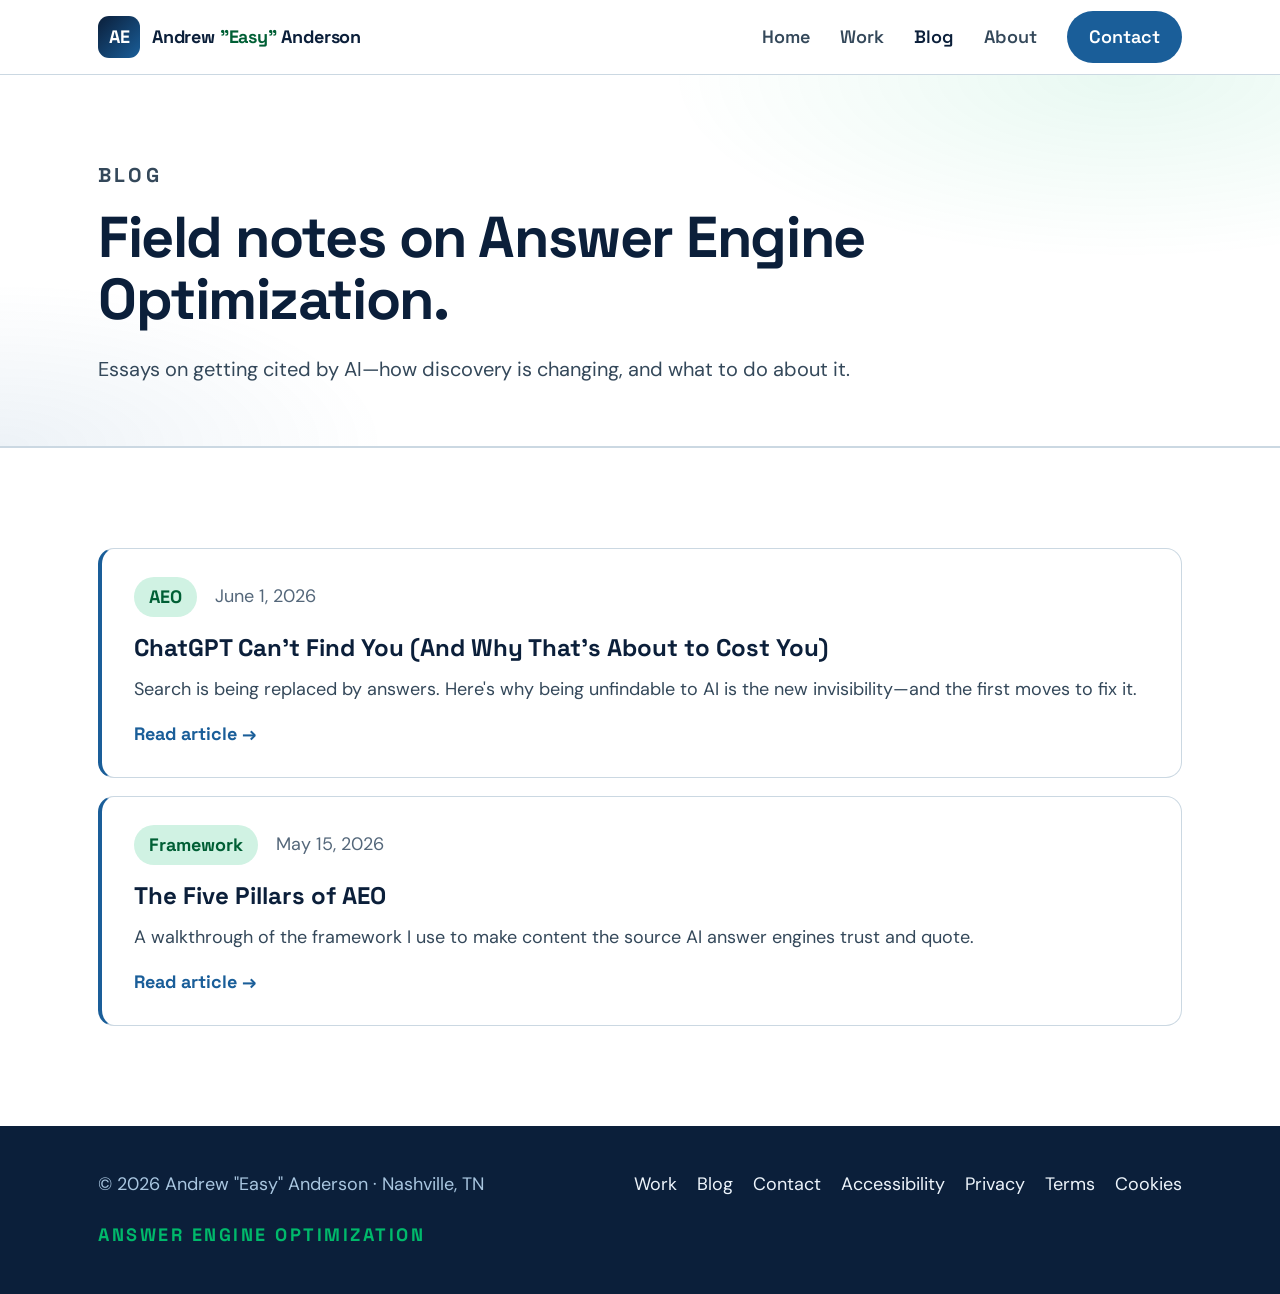
==== blog/index.html @ cc8f95ce "update 1 decent design" ====
<!DOCTYPE html>
<html lang="en">
<head>
  <meta charset="UTF-8" />
  <meta name="viewport" content="width=device-width, initial-scale=1.0" />

  <title>Blog — Andrew "Easy" Anderson | Answer Engine Optimization</title>
  <meta name="description" content="Essays and field notes on Answer Engine Optimization (AEO) from Andrew &quot;Easy&quot; Anderson&mdash;how to get cited by ChatGPT, Claude, Perplexity, and Google AI Overviews." />
  <link rel="canonical" href="https://andreweasyandereson.com/blog/" />

  <link rel="preconnect" href="https://fonts.googleapis.com" />
  <link rel="preconnect" href="https://fonts.gstatic.com" crossorigin />
  <link href="https://fonts.googleapis.com/css2?family=Space+Grotesk:wght@400;600;700&family=DM+Sans:wght@400;500;700&display=swap" rel="stylesheet" />
  <link rel="stylesheet" href="../assets/css/style.css" />
</head>

<body>
  <a class="skip-link" href="#main">Skip to content</a>

  <header class="site-header">
    <div class="container header-inner">
      <a class="brand" href="../index.html">
        <span class="brand-mark" aria-hidden="true">AE</span>
        <span class="brand-name">Andrew <span class="nickname">"Easy"</span> Anderson</span>
      </a>
      <nav class="site-nav" aria-label="Primary">
        <a href="../index.html">Home</a>
        <a href="../work.html">Work</a>
        <a href="index.html" aria-current="page">Blog</a>
        <a href="../index.html#about">About</a>
        <a class="nav-cta" href="../contact.html">Contact</a>
      </nav>
    </div>
  </header>

  <main id="main">

    <section class="page-hero">
      <div class="container">
        <p class="eyebrow">Blog</p>
        <h1>Field notes on Answer Engine Optimization.</h1>
        <p>Essays on getting cited by AI&mdash;how discovery is changing, and what to do about it.</p>
      </div>
    </section>

    <section class="section">
      <div class="container">
        <div class="post-list">

          <a class="post-card" href="chatgpt-cant-find-you.html">
            <div class="post-meta">
              <span class="pill">AEO</span>
              <time datetime="2026-06-01">June 1, 2026</time>
            </div>
            <h2>ChatGPT Can't Find You (And Why That's About to Cost You)</h2>
            <p>Search is being replaced by answers. Here's why being unfindable to AI is the new invisibility&mdash;and the first moves to fix it.</p>
            <span class="read-more">Read article &rarr;</span>
          </a>

          <a class="post-card" href="five-pillars-of-aeo.html">
            <div class="post-meta">
              <span class="pill">Framework</span>
              <time datetime="2026-05-15">May 15, 2026</time>
            </div>
            <h2>The Five Pillars of AEO</h2>
            <p>A walkthrough of the framework I use to make content the source AI answer engines trust and quote.</p>
            <span class="read-more">Read article &rarr;</span>
          </a>

        </div>
      </div>
    </section>

  </main>

  <footer class="site-footer">
    <div class="container footer-inner">
      <span>&copy; <span id="year">2026</span> Andrew "Easy" Anderson &middot; Nashville, TN</span>
      <nav class="footer-nav" aria-label="Footer">
        <a href="../work.html">Work</a>
        <a href="index.html">Blog</a>
        <a href="../contact.html">Contact</a>
        <a href="../accessibility.html">Accessibility</a>
        <a href="../privacy-policy.html">Privacy</a>
        <a href="../terms.html">Terms</a>
        <a href="../cookie-policy.html">Cookies</a>
      </nav>
      <span class="footer-tag">Answer Engine Optimization</span>
    </div>
  </footer>

  <script>document.getElementById("year").textContent = new Date().getFullYear();</script>
</body>
</html>
---- assets/css/style.css ----
/* =========================================================
   andreweasyandereson.com — shared stylesheet
   Andrew "Easy" Anderson — I build the complete digital machine

   Rules enforced (non-negotiable):
   - Greens (#005F35, #00B96B) and blues (#0B1F3A, #1A5E99) only
   - NO italics anywhere
   - Minimum 18px font size everywhere — no exceptions
   - WCAG 2.2 AA: 4.5:1 normal text, 3:1 large text / UI / graphics
   - Mobile first, responsive
   ========================================================= */

/* ---------- Design tokens ---------- */
:root {
  /* Blues */
  --navy:        #0B1F3A;  /* primary text / dark sections — on white: 16.5:1 */
  --blue:        #1A5E99;  /* links, buttons               — on white:  5.6:1 */
  --blue-mid:    #155080;  /* hover darken                 — on white:  7.4:1 */
  --blue-light:  #D6E8F7;  /* tint surface */
  --blue-xlight: #EDF4FB;  /* alt bg */

  /* Greens */
  --green-dark:  #005F35;  /* text accents, eyebrows       — on white:  9.9:1 */
  --green:       #00B96B;  /* large/decorative only        — on white:  2.3:1 */
  --green-light: #D0F2E3;  /* tint surface */
  --green-xlight:#E8F8F1;  /* alt bg */

  /* Neutrals */
  --ink:    #0B1F3A;       /* = navy, primary body text */
  --slate:  #34485A;       /* body copy on white           — on white:  9.0:1 */
  --mid:    #54677A;       /* captions / meta on white     — on white:  5.6:1 */
  --line:   #CBD8E2;
  --bg:     #FFFFFF;
  --bg-alt: #F3F7FA;
  --white:  #FFFFFF;

  /* On-dark text */
  --on-dark:     #EDF4FB;  /* on navy                      — on #0B1F3A: 15.2:1 */
  --on-dark-mid: #A9C6E0;  /* muted on navy                — on #0B1F3A:  8.0:1 */

  --max:    1140px;
  --radius: 16px;
  --ease:   cubic-bezier(0.22, 1, 0.36, 1);

  --font-display: "Space Grotesk", "Segoe UI", system-ui, sans-serif;
  --font-body:    "DM Sans", "Segoe UI", system-ui, sans-serif;
}

/* ---------- Reset ---------- */
*, *::before, *::after { box-sizing: border-box; margin: 0; padding: 0; }

html { scroll-behavior: smooth; }

body {
  background: var(--bg);
  color: var(--ink);
  font-family: var(--font-body);
  font-size: 18px;            /* hard minimum */
  line-height: 1.65;
  -webkit-font-smoothing: antialiased;
  text-rendering: optimizeLegibility;
}

/* No italics anywhere */
em, i, cite, address, var, dfn, blockquote, q { font-style: normal; }

img { max-width: 100%; display: block; }

a {
  color: var(--blue);
  text-decoration: underline;
  text-underline-offset: 3px;
  text-decoration-thickness: 1px;
  transition: color 0.18s var(--ease);
}
a:hover { color: var(--blue-mid); }

::selection { background: var(--green-light); color: var(--navy); }

/* ---------- Utilities ---------- */
.container {
  width: 100%;
  max-width: var(--max);
  margin-inline: auto;
  padding-inline: 28px;
}

.section {
  padding: 100px 0;
  border-top: 1px solid var(--line);
}
.section-alt { background: var(--bg-alt); }
.section--flush { border-top: 0; }

.section-eyebrow,
.eyebrow {
  display: block;
  font-family: var(--font-display);
  font-size: 18px;
  font-weight: 700;
  letter-spacing: 0.16em;
  text-transform: uppercase;
  color: var(--green-dark);
  margin-bottom: 14px;
}

.section-title {
  font-family: var(--font-display);
  font-size: clamp(2rem, 4vw, 3rem);
  font-weight: 700;
  line-height: 1.1;
  letter-spacing: -0.02em;
  color: var(--navy);
  margin-bottom: 0.5em;
}

.section-lede {
  font-size: 1.25rem;        /* 20px */
  color: var(--slate);
  max-width: 60ch;
  margin-bottom: 2.5rem;
}

.prose p {
  color: var(--slate);
  font-size: 1.175rem;       /* 18.8px */
  margin-bottom: 1.2rem;
}
.prose p:last-child { margin-bottom: 0; }
.prose strong { color: var(--ink); font-weight: 700; }

/* ---------- Accessibility ---------- */
.skip-link {
  position: absolute;
  left: -999px;
  top: 0;
  background: var(--blue);
  color: var(--white);
  font-family: var(--font-body);
  font-size: 18px;
  font-weight: 700;
  padding: 14px 22px;
  text-decoration: none;
  z-index: 200;
  border-radius: 0 0 8px 0;
}
.skip-link:focus { left: 0; top: 0; }

:focus-visible {
  outline: 3px solid var(--blue);
  outline-offset: 3px;
  border-radius: 4px;
}

.visually-hidden {
  position: absolute;
  width: 1px; height: 1px;
  padding: 0; margin: -1px;
  overflow: hidden;
  clip: rect(0 0 0 0);
  white-space: nowrap;
  border: 0;
}

/* ---------- Header ---------- */
.site-header {
  position: sticky;
  top: 0;
  z-index: 100;
  background: rgba(255, 255, 255, 0.94);
  backdrop-filter: blur(16px);
  -webkit-backdrop-filter: blur(16px);
  border-bottom: 1px solid var(--line);
}

.header-inner {
  display: flex;
  align-items: center;
  justify-content: space-between;
  height: 74px;
}

/* Brand */
.brand {
  display: inline-flex;
  align-items: center;
  gap: 12px;
  text-decoration: none;
  color: var(--navy);
}
.brand:hover { color: var(--navy); }
.brand-mark {
  display: grid;
  place-items: center;
  width: 42px;
  height: 42px;
  border-radius: 11px;
  background: linear-gradient(135deg, var(--navy), var(--blue));
  color: var(--white);
  font-family: var(--font-display);
  font-weight: 700;
  font-size: 18px;
  flex-shrink: 0;
}
.brand-name {
  font-family: var(--font-display);
  font-size: 18px;
  font-weight: 700;
  letter-spacing: -0.01em;
}
.brand-name .nickname { color: var(--green-dark); }

/* Nav */
.site-nav {
  display: flex;
  align-items: center;
  gap: 30px;
  font-family: var(--font-display);
  font-size: 18px;
  font-weight: 600;
}

.site-nav a {
  color: var(--slate);
  text-decoration: none;
  transition: color 0.18s var(--ease);
}
.site-nav a:hover,
.site-nav a[aria-current="page"] { color: var(--navy); }

.nav-cta {
  color: var(--white) !important;
  background: var(--blue);
  padding: 11px 22px;
  border-radius: 999px;
  transition: background 0.18s var(--ease) !important;
}
.nav-cta:hover { background: var(--blue-mid) !important; }

/* Mobile nav toggle (hidden on desktop) */
.nav-toggle {
  display: none;
  width: 46px;
  height: 46px;
  border: 1px solid var(--line);
  border-radius: 10px;
  background: var(--white);
  cursor: pointer;
  padding: 0;
  align-items: center;
  justify-content: center;
}
.nav-toggle span {
  display: block;
  width: 22px;
  height: 2px;
  background: var(--navy);
  position: relative;
}
.nav-toggle span::before,
.nav-toggle span::after {
  content: "";
  position: absolute;
  left: 0;
  width: 22px;
  height: 2px;
  background: var(--navy);
}
.nav-toggle span::before { top: -7px; }
.nav-toggle span::after  { top: 7px; }

/* ---------- Buttons ---------- */
.btn {
  display: inline-flex;
  align-items: center;
  justify-content: center;
  font-family: var(--font-display);
  font-size: 18px;
  font-weight: 700;
  line-height: 1;
  padding: 16px 30px;          /* target size well above 24px */
  min-height: 48px;
  border-radius: 999px;
  border: 2px solid transparent;
  text-decoration: none;
  cursor: pointer;
  transition: background 0.18s var(--ease), transform 0.18s var(--ease),
              box-shadow 0.18s var(--ease), border-color 0.18s var(--ease),
              color 0.18s var(--ease);
}
.btn-lg { padding: 19px 38px; font-size: 19px; }

.btn-primary {
  background: var(--blue);
  color: var(--white);
  box-shadow: 0 8px 24px -10px rgba(26, 94, 153, 0.7);
}
.btn-primary:hover {
  background: var(--blue-mid);
  transform: translateY(-2px);
  box-shadow: 0 14px 32px -10px rgba(26, 94, 153, 0.8);
  color: var(--white);
}

.btn-ghost {
  background: transparent;
  color: var(--navy);
  border-color: var(--navy);
}
.btn-ghost:hover {
  background: var(--blue-xlight);
  color: var(--blue-mid);
  border-color: var(--blue-mid);
}

/* ---------- Generic hero (interior + legacy) ---------- */
.hero {
  position: relative;
  overflow: hidden;
  padding: 128px 0 112px;
  background: var(--bg);
}
.hero::before {
  content: "";
  position: absolute;
  inset: 0;
  background:
    radial-gradient(ellipse 70% 80% at 90% 0%, rgba(0, 185, 107, 0.10), transparent 55%),
    radial-gradient(ellipse 60% 70% at 0% 100%, rgba(26, 94, 153, 0.09), transparent 55%);
  pointer-events: none;
}
.hero-inner { position: relative; max-width: 900px; }

.hero-title {
  font-family: var(--font-display);
  font-size: clamp(3rem, 8vw, 5.4rem);
  font-weight: 700;
  line-height: 1.02;
  letter-spacing: -0.03em;
  color: var(--navy);
  margin-bottom: 0.45em;
}
.hero-title .accent { color: var(--green-dark); }

.hero-lede {
  font-size: clamp(1.2rem, 2.5vw, 1.45rem);
  color: var(--slate);
  max-width: 60ch;
  margin-bottom: 2.5rem;
}
.hero-lede strong { color: var(--ink); font-weight: 700; }

.hero-actions { display: flex; flex-wrap: wrap; gap: 14px; }

.hero .eyebrow {
  display: flex;
  align-items: center;
  gap: 12px;
  margin-bottom: 24px;
}
.hero .eyebrow::after {
  content: "";
  display: block;
  width: 40px;
  height: 3px;
  border-radius: 2px;
  background: var(--green-dark);
  flex-shrink: 0;
}

/* ---------- Two-column grid ---------- */
.grid-two {
  display: grid;
  grid-template-columns: 1fr 1.4fr;
  gap: 64px;
  align-items: start;
}

/* ---------- Feature cards ---------- */
.cards {
  display: grid;
  grid-template-columns: repeat(3, 1fr);
  gap: 20px;
  margin-top: 12px;
}
.card {
  background: var(--white);
  border: 1px solid var(--line);
  border-top: 4px solid var(--green-dark);
  border-radius: var(--radius);
  padding: 30px 28px;
  transition: transform 0.22s var(--ease), box-shadow 0.22s var(--ease);
}
.card:hover {
  transform: translateY(-5px);
  box-shadow: 0 20px 44px -22px rgba(11, 31, 58, 0.35);
}
.card h3 {
  font-family: var(--font-display);
  font-size: 1.3rem;
  font-weight: 700;
  color: var(--navy);
  margin-bottom: 0.5rem;
}
.card p { color: var(--slate); margin: 0; font-size: 18px; }

/* ---------- Numbered services ---------- */
.services { margin-top: 12px; }
.service {
  display: flex;
  gap: 28px;
  align-items: start;
  padding: 30px 0;
  border-top: 1px solid var(--line);
}
.service:last-child { border-bottom: 1px solid var(--line); }
.service-num {
  font-family: var(--font-display);
  font-size: 1.6rem;
  font-weight: 700;
  color: var(--blue);
  min-width: 52px;
  padding-top: 2px;
}
.service h3 {
  font-family: var(--font-display);
  font-size: 1.5rem;
  font-weight: 700;
  color: var(--navy);
  margin-bottom: 0.35rem;
}
.service p { color: var(--slate); margin: 0; font-size: 18px; max-width: 60ch; }

/* ---------- FAQ accordions ---------- */
.faq { display: grid; gap: 10px; max-width: 820px; }
.faq details {
  background: var(--white);
  border: 1px solid var(--line);
  border-left: 4px solid var(--blue);
  border-radius: 12px;
  padding: 0 24px;
  transition: border-left-color 0.2s var(--ease);
}
.faq details[open] { border-left-color: var(--green-dark); }
.faq summary {
  cursor: pointer;
  list-style: none;
  font-family: var(--font-display);
  font-size: 1.2rem;
  font-weight: 700;
  color: var(--navy);
  padding: 22px 0;
  display: flex;
  justify-content: space-between;
  align-items: center;
  gap: 16px;
}
.faq summary::-webkit-details-marker { display: none; }
.faq summary::after {
  content: "+";
  font-size: 1.6rem;
  line-height: 1;
  color: var(--green-dark);
  transition: transform 0.22s var(--ease);
  flex-shrink: 0;
}
.faq details[open] summary::after { transform: rotate(45deg); }
.faq details p {
  color: var(--slate);
  font-size: 18px;
  max-width: 64ch;
  margin-bottom: 22px;
  padding-bottom: 4px;
}

/* ---------- CTA banner ---------- */
.section-cta {
  /* darker green endpoint keeps muted lede text >= 4.5:1 across the whole gradient */
  background: linear-gradient(140deg, var(--navy) 0%, #0d3360 55%, #004A29 100%);
  text-align: center;
  border-top: 0;
}
.section-cta .section-title { color: var(--white); }
.section-cta .section-lede  { color: var(--on-dark-mid); margin-inline: auto; }
.cta-inner { max-width: 720px; margin-inline: auto; }

.section-cta .btn-primary {
  background: var(--white);
  color: var(--navy);
  box-shadow: 0 8px 24px -10px rgba(0, 0, 0, 0.5);
}
.section-cta .btn-primary:hover {
  background: var(--blue-xlight);
  color: var(--blue-mid);
}
.section-cta .btn-ghost {
  color: var(--white);
  border-color: rgba(255, 255, 255, 0.6);
}
.section-cta .btn-ghost:hover {
  background: rgba(255, 255, 255, 0.12);
  color: var(--white);
  border-color: var(--white);
}

/* ==========================================================
   HOME PAGE
   ========================================================== */

/* ---------- Home hero ---------- */
.home-hero {
  position: relative;
  overflow: hidden;
  padding: 96px 0 92px;
  background:
    radial-gradient(ellipse 60% 80% at 100% 0%, rgba(0, 185, 107, 0.10), transparent 55%),
    radial-gradient(ellipse 55% 70% at 0% 100%, rgba(26, 94, 153, 0.10), transparent 55%),
    var(--bg);
  border-bottom: 1px solid var(--line);
}
.home-hero-grid {
  display: grid;
  grid-template-columns: 1.1fr 0.9fr;
  gap: 64px;
  align-items: center;
}
.home-hero-title {
  font-family: var(--font-display);
  font-size: clamp(2.7rem, 6vw, 4.4rem);
  font-weight: 700;
  line-height: 1.04;
  letter-spacing: -0.03em;
  color: var(--navy);
  margin-bottom: 0.5em;
}
.home-hero-title .accent { color: var(--green-dark); }
.home-hero-lede {
  font-size: clamp(1.2rem, 2.2vw, 1.4rem);
  color: var(--slate);
  max-width: 56ch;
  margin-bottom: 2.2rem;
}
.home-hero-lede strong { color: var(--ink); font-weight: 700; }

/* Portrait */
.hero-portrait { position: relative; justify-self: center; max-width: 420px; width: 100%; }
.hero-portrait::before {
  content: "";
  position: absolute;
  inset: 22px -22px -22px 22px;
  border-radius: 24px;
  background: linear-gradient(150deg, var(--green-dark), var(--blue));
  opacity: 0.16;
  z-index: 0;
}
.hero-portrait img {
  position: relative;
  z-index: 1;
  display: block;
  width: 100%;
  height: auto;                /* override the height attr so the photo is never stretched */
  aspect-ratio: 4 / 5;         /* stable portrait frame */
  object-fit: contain;         /* show the WHOLE portrait — never crop */
  object-position: center center;  /* centered horizontally and vertically */
  background: var(--white);    /* clean fill for any letterbox space */
  border-radius: 22px;
  border: 1px solid var(--line);
  box-shadow: 0 30px 60px -30px rgba(11, 31, 58, 0.5);
}

/* ---------- Stats bar ---------- */
.stats-bar { background: var(--navy); border-top: 0; }
.stats-bar .container {
  display: grid;
  grid-template-columns: repeat(5, 1fr);
  gap: 28px;
  padding-block: 44px;
}
.stat { text-align: center; }
.stat-num {
  font-family: var(--font-display);
  font-size: clamp(1.9rem, 3vw, 2.5rem);
  font-weight: 700;
  line-height: 1;
  color: var(--green);          /* large text on navy — passes 3:1 */
  margin-bottom: 8px;
}
.stat-label {
  font-size: 18px;
  line-height: 1.35;
  color: var(--on-dark-mid);
}

/* ---------- Story ---------- */
.story-grid {
  display: grid;
  grid-template-columns: 1fr 1fr;
  gap: 64px;
  align-items: start;
}
.pullquote {
  position: relative;
  margin: 32px 0;
  padding: 28px 30px;
  background: var(--blue-xlight);
  border-left: 5px solid var(--blue);
  border-radius: 0 var(--radius) var(--radius) 0;
}
.pullquote p {
  font-family: var(--font-display);
  font-size: 1.3rem;
  font-weight: 600;
  line-height: 1.4;
  color: var(--navy);
  margin: 0;
}

/* Timeline — single vertical line with dots; year labels the entry */
.timeline { display: grid; gap: 0; margin-left: 7px; }
.timeline-item {
  position: relative;
  padding: 0 0 30px 34px;
  border-left: 2px solid var(--line);
}
.timeline-item:last-child { border-left-color: transparent; padding-bottom: 0; }
.timeline-dot {
  position: absolute;
  left: -9px;
  top: 4px;
  width: 16px;
  height: 16px;
  border-radius: 50%;
  background: var(--green-dark);   /* 9.9:1 on white — safe graphic */
  border: 3px solid var(--white);
  box-shadow: 0 0 0 2px var(--green-dark);
}
.timeline-year {
  display: inline-block;
  font-family: var(--font-display);
  font-size: 18px;
  font-weight: 700;
  color: var(--blue);
  margin-bottom: 4px;
}
.timeline-content h3 {
  font-family: var(--font-display);
  font-size: 1.2rem;
  font-weight: 700;
  color: var(--navy);
  margin-bottom: 6px;
}
.timeline-content p {
  font-size: 18px;
  color: var(--slate);
  line-height: 1.6;
  margin: 0;
}

/* ---------- Credentials grid ---------- */
.cred-grid {
  display: grid;
  grid-template-columns: repeat(2, 1fr);
  gap: 18px;
  margin-top: 12px;
}
.cred-item {
  display: grid;
  grid-template-columns: 44px 1fr;
  gap: 16px;
  align-items: start;
  background: var(--white);
  border: 1px solid var(--line);
  border-radius: var(--radius);
  padding: 22px 24px;
}
.cred-check {
  display: grid;
  place-items: center;
  width: 44px;
  height: 44px;
  border-radius: 11px;
  background: var(--green-light);
  flex-shrink: 0;
}
.cred-check svg { width: 22px; height: 22px; color: var(--green-dark); }
.cred-item h3 {
  font-family: var(--font-display);
  font-size: 1.15rem;
  font-weight: 700;
  color: var(--navy);
  margin-bottom: 4px;
}
.cred-item p { font-size: 18px; color: var(--slate); margin: 0; line-height: 1.55; }

/* ---------- Product / property cards ---------- */
.product-grid {
  display: grid;
  grid-template-columns: repeat(3, 1fr);
  gap: 22px;
  margin-top: 12px;
}
.product-card {
  display: flex;
  flex-direction: column;
  background: var(--white);
  border: 1px solid var(--line);
  border-radius: var(--radius);
  padding: 28px 28px 26px;
  transition: transform 0.22s var(--ease), box-shadow 0.22s var(--ease), border-color 0.22s var(--ease);
}
.product-card:hover {
  transform: translateY(-5px);
  border-color: var(--blue);
  box-shadow: 0 20px 44px -22px rgba(11, 31, 58, 0.35);
}
.product-tag {
  align-self: flex-start;
  font-family: var(--font-display);
  font-size: 18px;
  font-weight: 700;
  letter-spacing: 0.04em;
  text-transform: uppercase;
  color: var(--green-dark);
  background: var(--green-light);
  padding: 5px 12px;
  border-radius: 999px;
  margin-bottom: 16px;
}
.product-card h3 {
  font-family: var(--font-display);
  font-size: 1.45rem;
  font-weight: 700;
  color: var(--navy);
  margin-bottom: 10px;
}
.product-card p { font-size: 18px; color: var(--slate); margin: 0 0 18px; line-height: 1.6; }
.product-link {
  margin-top: auto;
  font-family: var(--font-display);
  font-size: 18px;
  font-weight: 700;
  color: var(--blue);
  text-decoration: none;
  display: inline-flex;
  align-items: center;
  gap: 7px;
}
.product-link:hover { color: var(--blue-mid); text-decoration: underline; }
.product-link svg { width: 17px; height: 17px; }

/* ---------- Books ---------- */
.book-grid {
  display: grid;
  grid-template-columns: 1fr 1fr;
  gap: 22px;
  margin-top: 12px;
}
.book-card {
  display: flex;
  flex-direction: column;
  gap: 14px;
  background: var(--white);
  border: 1px solid var(--line);
  border-top: 4px solid var(--green-dark);
  border-radius: var(--radius);
  padding: 30px 30px 28px;
}
.book-card.book-card--wide { grid-column: 1 / -1; }
.book-eyebrow {
  font-family: var(--font-display);
  font-size: 18px;
  font-weight: 700;
  letter-spacing: 0.08em;
  text-transform: uppercase;
  color: var(--green-dark);
}
.book-card h3 {
  font-family: var(--font-display);
  font-size: 1.5rem;
  font-weight: 700;
  line-height: 1.15;
  color: var(--navy);
}
.book-card p { font-size: 18px; color: var(--slate); margin: 0; line-height: 1.6; }
.book-card .btn { align-self: flex-start; margin-top: 4px; }

.guide-list {
  list-style: none;
  display: grid;
  grid-template-columns: 1fr 1fr;
  gap: 10px 24px;
  padding: 0;
  margin: 4px 0;
}
.guide-list li {
  position: relative;
  padding-left: 24px;
  font-size: 18px;
  color: var(--slate);
}
.guide-list li::before {
  content: "";
  position: absolute;
  left: 0;
  top: 9px;
  width: 9px;
  height: 9px;
  border-radius: 50%;
  background: var(--green-dark);
}

/* ==========================================================
   INTERIOR PAGES
   ========================================================== */

/* ---------- Page hero ---------- */
.page-hero {
  padding: 84px 0 60px;
  background:
    radial-gradient(ellipse 65% 90% at 88% 0%, rgba(0, 185, 107, 0.09), transparent 55%),
    radial-gradient(ellipse 55% 80% at 0% 100%, rgba(26, 94, 153, 0.08), transparent 55%),
    var(--bg);
  border-bottom: 1px solid var(--line);
}
.page-hero h1 {
  font-family: var(--font-display);
  font-size: clamp(2.2rem, 6vw, 3.6rem);
  font-weight: 700;
  line-height: 1.08;
  letter-spacing: -0.025em;
  color: var(--navy);
  margin-bottom: 0.4em;
  max-width: 22ch;
}
.page-hero p {
  font-size: 1.25rem;
  color: var(--slate);
  max-width: 60ch;
}

/* ---------- Long-form / legal article ---------- */
.article { max-width: 72ch; margin-inline: auto; }
.article h1 {
  font-family: var(--font-display);
  font-size: clamp(2rem, 5vw, 2.8rem);
  font-weight: 700;
  color: var(--navy);
  line-height: 1.1;
  letter-spacing: -0.02em;
  margin-bottom: 0.4em;
}
.article h2 {
  font-family: var(--font-display);
  font-size: 1.75rem;
  font-weight: 700;
  color: var(--navy);
  letter-spacing: -0.01em;
  margin-top: 2.2em;
  margin-bottom: 0.45em;
}
.article h3 {
  font-family: var(--font-display);
  font-size: 1.35rem;
  font-weight: 700;
  color: var(--blue-mid);
  margin-top: 1.8em;
  margin-bottom: 0.4em;
}
.article p,
.article li {
  font-size: 1.175rem;       /* 18.8px */
  color: var(--slate);
  line-height: 1.8;
}
.article p { margin-bottom: 1.2rem; }
.article ul,
.article ol { padding-left: 1.5em; margin-bottom: 1.4rem; }
.article li { margin-bottom: 0.5rem; }
.article strong { color: var(--ink); font-weight: 700; }
.article a { color: var(--blue); }
.article blockquote {
  border-left: 4px solid var(--green-dark);
  margin: 1.8rem 0;
  padding: 0.4rem 0 0.4rem 1.4rem;
  color: var(--navy);
  font-size: 1.25rem;
  font-weight: 600;
}

/* ---------- Article meta ---------- */
.post-meta {
  display: flex;
  flex-wrap: wrap;
  align-items: center;
  gap: 10px 18px;
  font-size: 18px;
  color: var(--mid);
  margin-bottom: 0.6em;
}
.post-meta .pill {
  background: var(--green-light);
  color: var(--green-dark);
  border-radius: 999px;
  padding: 5px 15px;
  font-family: var(--font-display);
  font-size: 18px;
  font-weight: 700;
}

/* ---------- Blog listing ---------- */
.post-list { display: grid; gap: 18px; }
.post-card {
  display: block;
  background: var(--white);
  border: 1px solid var(--line);
  border-left: 4px solid var(--blue);
  border-radius: var(--radius);
  padding: 28px 32px;
  text-decoration: none;
  color: inherit;
  transition: transform 0.2s var(--ease), box-shadow 0.2s var(--ease),
              border-left-color 0.2s var(--ease);
}
.post-card:hover {
  transform: translateY(-3px);
  border-left-color: var(--green-dark);
  box-shadow: 0 16px 40px -22px rgba(11, 31, 58, 0.35);
}
.post-card h2 {
  font-family: var(--font-display);
  font-size: 1.5rem;
  font-weight: 700;
  color: var(--navy);
  margin-top: 0.3em;
  margin-bottom: 0.3em;
}
.post-card p { color: var(--slate); font-size: 18px; margin: 0; }
.post-card .read-more {
  display: inline-block;
  margin-top: 0.8em;
  font-family: var(--font-display);
  font-size: 18px;
  font-weight: 700;
  color: var(--blue);
  text-decoration: none;
}
.post-card .read-more:hover { text-decoration: underline; }

/* ---------- Five Pillars ---------- */
.pillars { display: grid; gap: 16px; counter-reset: pillar; margin-top: 12px; }
.pillar {
  display: grid;
  grid-template-columns: auto 1fr;
  gap: 22px;
  align-items: start;
  background: var(--white);
  border: 1px solid var(--line);
  border-radius: var(--radius);
  padding: 24px 28px;
}
.pillar-num {
  display: grid;
  place-items: center;
  width: 50px;
  height: 50px;
  border-radius: 12px;
  background: linear-gradient(135deg, var(--navy), var(--blue));
  color: var(--white);
  font-family: var(--font-display);
  font-size: 1.35rem;
  font-weight: 700;
  flex-shrink: 0;
}
.pillar h3 {
  font-family: var(--font-display);
  font-size: 1.25rem;
  font-weight: 700;
  color: var(--navy);
  margin-bottom: 0.3rem;
}
.pillar p { color: var(--slate); font-size: 18px; margin: 0; }

/* ---------- Contact ---------- */
.contact-grid {
  display: grid;
  grid-template-columns: 1.3fr 1fr;
  gap: 60px;
  align-items: start;
}
.contact-form { display: grid; gap: 22px; }
.field { display: grid; gap: 8px; }
.field label {
  font-family: var(--font-display);
  font-size: 18px;
  font-weight: 700;
  color: var(--navy);
}
.field .req { color: var(--green-dark); }
.field input,
.field textarea,
.field select {
  font-family: var(--font-body);
  font-size: 18px;
  color: var(--ink);
  background: var(--white);
  border: 2px solid var(--line);
  border-radius: 10px;
  padding: 14px 16px;
  width: 100%;
  transition: border-color 0.18s var(--ease);
  appearance: none;
}
.field textarea { min-height: 160px; resize: vertical; }
.field input:focus,
.field textarea:focus,
.field select:focus { border-color: var(--blue); outline: none; }
.field input:focus-visible,
.field textarea:focus-visible { outline: 3px solid var(--blue); outline-offset: 2px; }

.form-note { font-size: 18px; color: var(--mid); }

.contact-info {
  background: var(--bg-alt);
  border: 1px solid var(--line);
  border-radius: var(--radius);
  padding: 32px 34px;
}
.contact-info h2 {
  font-family: var(--font-display);
  font-size: 1.45rem;
  font-weight: 700;
  color: var(--navy);
  margin-bottom: 1em;
}
.contact-info dl { display: grid; gap: 20px; }
.contact-info dt {
  font-family: var(--font-display);
  font-size: 18px;
  font-weight: 700;
  text-transform: uppercase;
  letter-spacing: 0.08em;
  color: var(--green-dark);
  margin-bottom: 2px;
}
.contact-info dd { margin: 0; font-size: 18px; color: var(--ink); }
.contact-info dd a { color: var(--blue); }

/* ---------- Back link ---------- */
.back-link {
  display: inline-block;
  font-family: var(--font-display);
  font-size: 18px;
  font-weight: 700;
  color: var(--blue);
  text-decoration: none;
  margin-bottom: 1.4em;
}
.back-link:hover { text-decoration: underline; }

/* ==========================================================
   FOOTER
   ========================================================== */

/* Compact footer (interior pages) */
.site-footer {
  background: var(--navy);
  color: var(--on-dark-mid);
  padding: 44px 0;
  font-size: 18px;
}
.site-footer a { color: var(--on-dark); }
.site-footer a:hover { color: var(--white); }

.footer-inner {
  display: flex;
  justify-content: space-between;
  align-items: center;
  flex-wrap: wrap;
  gap: 20px;
}
.footer-nav {
  display: flex;
  flex-wrap: wrap;
  gap: 8px 20px;
}
.footer-nav a { text-decoration: none; font-size: 18px; }
.footer-nav a:hover { text-decoration: underline; }
.footer-tag {
  font-family: var(--font-display);
  font-size: 18px;
  font-weight: 700;
  letter-spacing: 0.14em;
  text-transform: uppercase;
  color: var(--green);          /* large-ish bold decorative label on navy */
}

/* Rich footer (home page) */
.footer-rich { padding: 64px 0 40px; }
.footer-cols {
  display: grid;
  grid-template-columns: 1.6fr 1fr 1fr 1fr;
  gap: 40px;
}
.footer-brand .footer-logo {
  font-family: var(--font-display);
  font-size: 1.3rem;
  font-weight: 700;
  color: var(--white);
  margin-bottom: 10px;
}
.footer-brand p { font-size: 18px; line-height: 1.6; margin-bottom: 8px; }
.footer-brand a { text-decoration: none; }
.footer-brand a:hover { text-decoration: underline; }
.footer-col h2 {
  font-family: var(--font-display);
  font-size: 18px;
  font-weight: 700;
  letter-spacing: 0.1em;
  text-transform: uppercase;
  color: var(--green);
  margin-bottom: 16px;
}
.footer-col ul { list-style: none; display: grid; gap: 11px; padding: 0; }
.footer-col a { font-size: 18px; text-decoration: none; }
.footer-col a:hover { text-decoration: underline; }
.footer-bottom {
  margin-top: 44px;
  padding-top: 24px;
  border-top: 1px solid rgba(169, 198, 224, 0.22);
  font-size: 18px;
}

/* ==========================================================
   RESPONSIVE
   ========================================================== */
@media (max-width: 980px) {
  .product-grid { grid-template-columns: repeat(2, 1fr); }
  .stats-bar .container { grid-template-columns: repeat(3, 1fr); gap: 28px 18px; }
}

@media (max-width: 900px) {
  .home-hero-grid { grid-template-columns: 1fr; gap: 44px; }
  .hero-portrait { order: -1; max-width: 340px; }
  .story-grid { grid-template-columns: 1fr; gap: 44px; }
  .cred-grid { grid-template-columns: 1fr; }
  .book-grid { grid-template-columns: 1fr; }
  .cards { grid-template-columns: 1fr; }
  .grid-two { grid-template-columns: 1fr; gap: 32px; }
  .contact-grid { grid-template-columns: 1fr; gap: 36px; }
  .pillar { grid-template-columns: 1fr; gap: 12px; }
  .footer-cols { grid-template-columns: 1fr 1fr; gap: 32px; }
  .section { padding: 72px 0; }
  .home-hero { padding: 72px 0 64px; }
}

@media (max-width: 680px) {
  /* Keep the Contact CTA reachable; full nav lives in the footer on mobile */
  .site-nav { gap: 16px; }
  .site-nav a:not(.nav-cta) { display: none; }
  .product-grid { grid-template-columns: 1fr; }
  .stats-bar .container { grid-template-columns: 1fr 1fr; }
  .guide-list { grid-template-columns: 1fr; }
  .hero { padding: 92px 0 80px; }
  .page-hero { padding: 64px 0 48px; }
  .footer-inner { flex-direction: column; align-items: flex-start; }
  .footer-cols { grid-template-columns: 1fr; gap: 28px; }
  .timeline-item { grid-template-columns: 72px 1fr; }
}

@media (max-width: 480px) {
  .container { padding-inline: 18px; }
  .service { flex-direction: column; gap: 8px; }
}

@media (prefers-reduced-motion: reduce) {
  * { scroll-behavior: auto !important; transition: none !important; animation: none !important; }
}
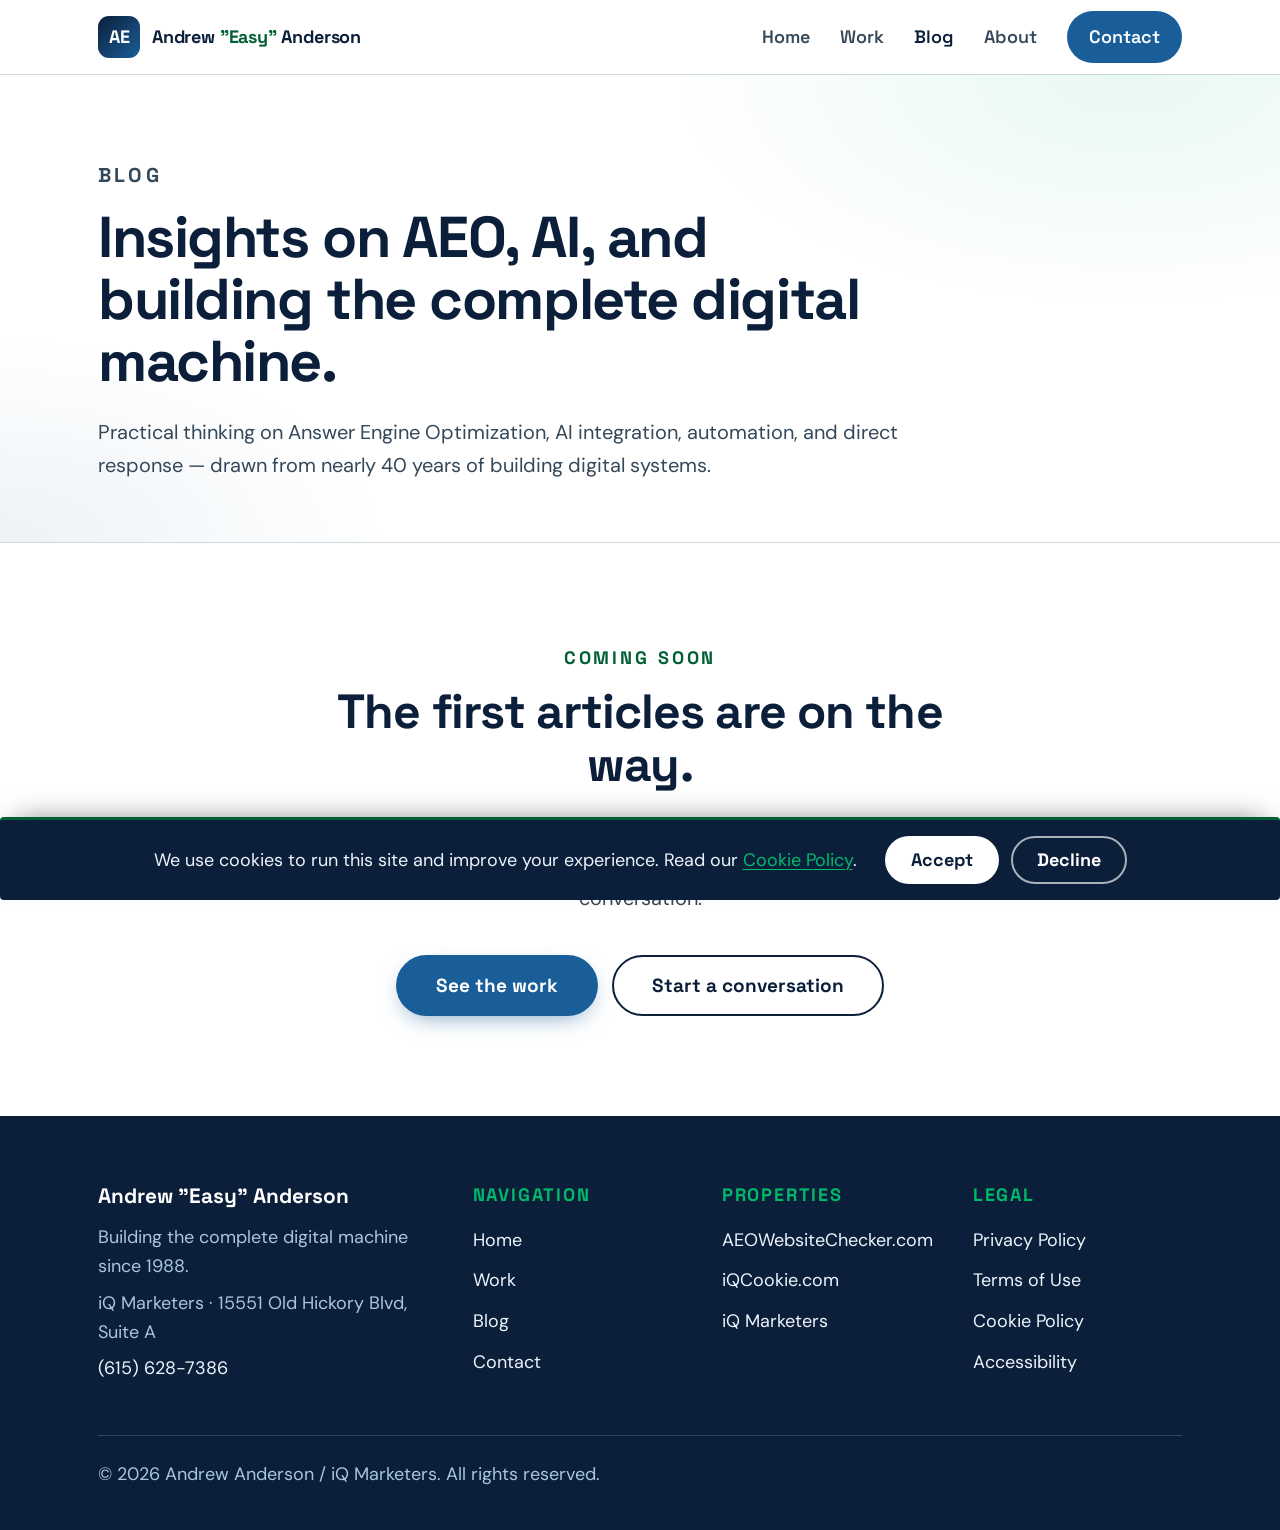
==== commit 99b55b74: "Legal pages and cookie L and C" ====
--- a/blog/index.html
+++ b/blog/index.html
@@ -4,14 +4,36 @@
   <meta charset="UTF-8" />
   <meta name="viewport" content="width=device-width, initial-scale=1.0" />
 
-  <title>Blog — Andrew "Easy" Anderson | Answer Engine Optimization</title>
-  <meta name="description" content="Essays and field notes on Answer Engine Optimization (AEO) from Andrew &quot;Easy&quot; Anderson&mdash;how to get cited by ChatGPT, Claude, Perplexity, and Google AI Overviews." />
+  <title>Blog — Insights on AEO, AI &amp; the Complete Digital Machine</title>
+  <meta name="description" content="Insights on Answer Engine Optimization, AI integration, and building the complete digital machine, from Andrew &quot;Easy&quot; Anderson. New articles coming soon." />
   <link rel="canonical" href="https://andreweasyandereson.com/blog/" />
+
+  <meta property="og:type" content="website" />
+  <meta property="og:url" content="https://andreweasyandereson.com/blog/" />
+  <meta property="og:title" content="Blog — Insights on AEO, AI &amp; the Complete Digital Machine" />
+  <meta property="og:description" content="Insights on AEO, AI, and building the complete digital machine. New articles coming soon." />
+  <meta property="og:image" content="https://andreweasyandereson.com/assets/images/andrew-easy-anderson-aeo-pioneer.png" />
+  <meta property="og:image:alt" content="Andrew &quot;Easy&quot; Anderson" />
 
   <link rel="preconnect" href="https://fonts.googleapis.com" />
   <link rel="preconnect" href="https://fonts.gstatic.com" crossorigin />
   <link href="https://fonts.googleapis.com/css2?family=Space+Grotesk:wght@400;600;700&family=DM+Sans:wght@400;500;700&display=swap" rel="stylesheet" />
   <link rel="stylesheet" href="../assets/css/style.css" />
+
+  <script type="application/ld+json">
+  {
+    "@context": "https://schema.org",
+    "@type": "Blog",
+    "name": "Andrew \"Easy\" Anderson — Blog",
+    "url": "https://andreweasyandereson.com/blog/",
+    "description": "Insights on AEO, AI, and building the complete digital machine.",
+    "author": {
+      "@type": "Person",
+      "name": "Andrew \"Easy\" Anderson",
+      "url": "https://andreweasyandereson.com/"
+    }
+  }
+  </script>
 </head>
 
 <body>
@@ -38,57 +60,72 @@
     <section class="page-hero">
       <div class="container">
         <p class="eyebrow">Blog</p>
-        <h1>Field notes on Answer Engine Optimization.</h1>
-        <p>Essays on getting cited by AI&mdash;how discovery is changing, and what to do about it.</p>
+        <h1>Insights on AEO, AI, and building the complete digital machine.</h1>
+        <p>Practical thinking on Answer Engine Optimization, AI integration, automation, and direct response — drawn from nearly 40 years of building digital systems.</p>
       </div>
     </section>
 
-    <section class="section">
+    <section class="section section--flush">
       <div class="container">
-        <div class="post-list">
-
-          <a class="post-card" href="chatgpt-cant-find-you.html">
-            <div class="post-meta">
-              <span class="pill">AEO</span>
-              <time datetime="2026-06-01">June 1, 2026</time>
-            </div>
-            <h2>ChatGPT Can't Find You (And Why That's About to Cost You)</h2>
-            <p>Search is being replaced by answers. Here's why being unfindable to AI is the new invisibility&mdash;and the first moves to fix it.</p>
-            <span class="read-more">Read article &rarr;</span>
-          </a>
-
-          <a class="post-card" href="five-pillars-of-aeo.html">
-            <div class="post-meta">
-              <span class="pill">Framework</span>
-              <time datetime="2026-05-15">May 15, 2026</time>
-            </div>
-            <h2>The Five Pillars of AEO</h2>
-            <p>A walkthrough of the framework I use to make content the source AI answer engines trust and quote.</p>
-            <span class="read-more">Read article &rarr;</span>
-          </a>
-
+        <div class="cta-inner" style="text-align:center">
+          <p class="section-eyebrow">Coming soon</p>
+          <h2 class="section-title">The first articles are on the way.</h2>
+          <p class="section-lede" style="margin-inline:auto">
+            There are no posts here yet. New articles on AEO, AI, and the complete digital
+            machine are being written now. In the meantime, see the work or start a conversation.
+          </p>
+          <div class="hero-actions" style="justify-content:center">
+            <a class="btn btn-primary btn-lg" href="../work.html">See the work</a>
+            <a class="btn btn-ghost btn-lg" href="../contact.html">Start a conversation</a>
+          </div>
         </div>
       </div>
     </section>
 
   </main>
 
-  <footer class="site-footer">
-    <div class="container footer-inner">
-      <span>&copy; <span id="year">2026</span> Andrew "Easy" Anderson &middot; Nashville, TN</span>
-      <nav class="footer-nav" aria-label="Footer">
-        <a href="../work.html">Work</a>
-        <a href="index.html">Blog</a>
-        <a href="../contact.html">Contact</a>
-        <a href="../accessibility.html">Accessibility</a>
-        <a href="../privacy-policy.html">Privacy</a>
-        <a href="../terms.html">Terms</a>
-        <a href="../cookie-policy.html">Cookies</a>
-      </nav>
-      <span class="footer-tag">Answer Engine Optimization</span>
+  <footer class="site-footer footer-rich">
+    <div class="container">
+      <div class="footer-cols">
+        <div class="footer-brand">
+          <p class="footer-logo">Andrew "Easy" Anderson</p>
+          <p>Building the complete digital machine since 1988.</p>
+          <p>iQ Marketers &middot; 15551 Old Hickory Blvd, Suite A</p>
+          <p><a href="tel:+16156287386">(615) 628-7386</a></p>
+        </div>
+        <nav class="footer-col" aria-label="Site">
+          <h2>Navigation</h2>
+          <ul>
+            <li><a href="../index.html">Home</a></li>
+            <li><a href="../work.html">Work</a></li>
+            <li><a href="index.html">Blog</a></li>
+            <li><a href="../contact.html">Contact</a></li>
+          </ul>
+        </nav>
+        <nav class="footer-col" aria-label="Properties">
+          <h2>Properties</h2>
+          <ul>
+            <li><a href="https://aeowebsitechecker.com/">AEOWebsiteChecker.com</a></li>
+            <li><a href="https://iqcookie.com/">iQCookie.com</a></li>
+            <li><a href="https://iqmarketers.com/">iQ Marketers</a></li>
+          </ul>
+        </nav>
+        <nav class="footer-col" aria-label="Legal">
+          <h2>Legal</h2>
+          <ul>
+            <li><a href="../privacy-policy.html">Privacy Policy</a></li>
+            <li><a href="../terms.html">Terms of Use</a></li>
+            <li><a href="../cookie-policy.html">Cookie Policy</a></li>
+            <li><a href="../accessibility.html">Accessibility</a></li>
+          </ul>
+        </nav>
+      </div>
+      <div class="footer-bottom">
+        <p>&copy; <span id="year">2026</span> Andrew Anderson / iQ Marketers. All rights reserved.</p>
+      </div>
     </div>
   </footer>
 
-  <script>document.getElementById("year").textContent = new Date().getFullYear();</script>
+  <script src="../assets/js/main.js"></script>
 </body>
 </html>
--- a/assets/css/style.css
+++ b/assets/css/style.css
@@ -20,7 +20,7 @@
   --blue-xlight: #EDF4FB;  /* alt bg */
 
   /* Greens */
-  --green-dark:  #005F35;  /* text accents, eyebrows       — on white:  9.9:1 */
+  --green-dark:  #005F35;  /* text accents, eyebrows       — on white:  7.81:1 */
   --green:       #00B96B;  /* large/decorative only        — on white:  2.3:1 */
   --green-light: #D0F2E3;  /* tint surface */
   --green-xlight:#E8F8F1;  /* alt bg */
@@ -512,12 +512,13 @@
   position: relative;
   overflow: hidden;
   padding: 96px 0 92px;
+  color: var(--on-dark);
   background:
-    radial-gradient(ellipse 60% 80% at 100% 0%, rgba(0, 185, 107, 0.10), transparent 55%),
-    radial-gradient(ellipse 55% 70% at 0% 100%, rgba(26, 94, 153, 0.10), transparent 55%),
-    var(--bg);
-  border-bottom: 1px solid var(--line);
-}
+    radial-gradient(ellipse 60% 80% at 100% 0%, rgba(0, 185, 107, 0.14), transparent 55%),
+    radial-gradient(ellipse 55% 70% at 0% 100%, rgba(26, 94, 153, 0.24), transparent 55%),
+    var(--navy);
+}
+.home-hero .eyebrow { color: var(--green); }   /* #00B96B — 6.4:1 on navy */
 .home-hero-grid {
   display: grid;
   grid-template-columns: 1.1fr 0.9fr;
@@ -530,42 +531,140 @@
   font-weight: 700;
   line-height: 1.04;
   letter-spacing: -0.03em;
-  color: var(--navy);
+  color: var(--white);                 /* 16.5:1 on navy */
   margin-bottom: 0.5em;
-}
-.home-hero-title .accent { color: var(--green-dark); }
+  text-wrap: balance;
+}
+.home-hero-title .accent { color: var(--green); }   /* #00B96B — 6.4:1 on navy */
 .home-hero-lede {
-  font-size: clamp(1.2rem, 2.2vw, 1.4rem);
-  color: var(--slate);
+  font-size: clamp(1.2rem, 2.2vw, 1.4rem);   /* min 19.2px */
+  color: var(--on-dark);               /* off-white, ~15:1 on navy */
   max-width: 56ch;
   margin-bottom: 2.2rem;
 }
-.home-hero-lede strong { color: var(--ink); font-weight: 700; }
+.home-hero-lede strong { color: var(--white); font-weight: 700; }
+
+/* CTA buttons on the dark hero */
+.home-hero .btn-primary {
+  background: var(--white);
+  color: var(--navy);
+  box-shadow: 0 8px 24px -10px rgba(0, 0, 0, 0.55);
+}
+.home-hero .btn-primary:hover {
+  background: var(--blue-xlight);
+  color: var(--blue-mid);
+}
+.home-hero .btn-ghost {
+  color: var(--white);
+  border-color: rgba(255, 255, 255, 0.65);
+}
+.home-hero .btn-ghost:hover {
+  background: rgba(255, 255, 255, 0.12);
+  color: var(--white);
+  border-color: var(--white);
+}
+
+/* ---------- What I Build — machine components ---------- */
+.machine-grid {
+  display: grid;
+  grid-template-columns: repeat(2, 1fr);
+  gap: 22px;
+  margin-top: 16px;
+}
+.machine-card {
+  position: relative;
+  overflow: hidden;
+  background: var(--white);
+  border: 1px solid var(--line);
+  border-radius: var(--radius);
+  padding: 32px 30px;
+  transition: transform 0.22s var(--ease), box-shadow 0.22s var(--ease),
+              border-color 0.22s var(--ease);
+}
+.machine-card:hover {
+  transform: translateY(-5px);
+  border-color: var(--blue);
+  box-shadow: 0 20px 44px -22px rgba(11, 31, 58, 0.35);
+}
+.machine-card--wide { grid-column: 1 / -1; }
+.machine-card--wide .machine-name,
+.machine-card--wide .machine-desc,
+.machine-card--wide .machine-proof { max-width: 62ch; }
+
+/* card 07 reads as a deliberate capstone: text left, proof right */
+@media (min-width: 901px) {
+  .machine-card--wide {
+    display: grid;
+    grid-template-columns: 1fr 1fr;
+    column-gap: 48px;
+    align-items: center;
+    padding: 40px 36px;
+  }
+  .machine-card--wide .machine-kicker { grid-column: 1; grid-row: 1; margin-bottom: 10px; align-self: end; }
+  .machine-card--wide .machine-name   { grid-column: 1; grid-row: 2; margin-bottom: 10px; }
+  .machine-card--wide .machine-desc   { grid-column: 1; grid-row: 3; margin-bottom: 0; align-self: start; }
+  .machine-card--wide .machine-proof  { grid-column: 2; grid-row: 1 / 4; align-self: center; max-width: none; }
+  .machine-card--wide .machine-num    { font-size: 158px; top: -28px; right: 30px; }
+}
+
+/* large faded number watermark — decorative */
+.machine-num {
+  position: absolute;
+  top: -14px;
+  right: 10px;
+  font-family: var(--font-display);
+  font-size: clamp(86px, 11vw, 124px);
+  font-weight: 700;
+  line-height: 1;
+  letter-spacing: -0.04em;
+  color: rgba(0, 95, 53, 0.09);
+  pointer-events: none;
+  z-index: 0;
+}
+/* keep real content above the watermark */
+.machine-card > :not(.machine-num) { position: relative; z-index: 1; }
+
+.machine-kicker {
+  font-family: var(--font-display);
+  font-size: 18px;
+  font-weight: 700;
+  letter-spacing: 0.14em;
+  text-transform: uppercase;
+  color: var(--green-dark);          /* #005F35 — 7.81:1 on white */
+  margin-bottom: 12px;
+}
+.machine-name {
+  font-family: var(--font-display);
+  font-size: 1.45rem;
+  font-weight: 700;
+  line-height: 1.2;
+  color: var(--navy);
+  margin-bottom: 12px;
+}
+.machine-desc {
+  font-size: 18px;
+  line-height: 1.6;
+  color: var(--slate);
+  margin-bottom: 18px;
+}
+.machine-proof {
+  font-size: 18px;
+  font-weight: 600;
+  line-height: 1.55;
+  color: var(--navy);                /* navy on green tint — ~15:1 */
+  background: var(--green-xlight);
+  border-left: 3px solid var(--green-dark);
+  border-radius: 0 10px 10px 0;
+  padding: 14px 18px;
+}
 
 /* Portrait */
 .hero-portrait { position: relative; justify-self: center; max-width: 420px; width: 100%; }
-.hero-portrait::before {
-  content: "";
-  position: absolute;
-  inset: 22px -22px -22px 22px;
-  border-radius: 24px;
-  background: linear-gradient(150deg, var(--green-dark), var(--blue));
-  opacity: 0.16;
-  z-index: 0;
-}
 .hero-portrait img {
-  position: relative;
-  z-index: 1;
   display: block;
   width: 100%;
-  height: auto;                /* override the height attr so the photo is never stretched */
-  aspect-ratio: 4 / 5;         /* stable portrait frame */
-  object-fit: contain;         /* show the WHOLE portrait — never crop */
-  object-position: center center;  /* centered horizontally and vertically */
-  background: var(--white);    /* clean fill for any letterbox space */
-  border-radius: 22px;
-  border: 1px solid var(--line);
-  box-shadow: 0 30px 60px -30px rgba(11, 31, 58, 0.5);
+  height: auto;                /* natural ratio — full photo, never stretched or cropped */
+  box-shadow: 0 26px 55px -18px rgba(0, 0, 0, 0.7);  /* soft lift off the navy */
 }
 
 /* ---------- Stats bar ---------- */
@@ -616,7 +715,7 @@
 }
 
 /* Timeline — single vertical line with dots; year labels the entry */
-.timeline { display: grid; gap: 0; margin-left: 7px; }
+.timeline { display: grid; gap: 0; margin-left: 7px; padding-left: 0; list-style: none; }
 .timeline-item {
   position: relative;
   padding: 0 0 30px 34px;
@@ -630,7 +729,7 @@
   width: 16px;
   height: 16px;
   border-radius: 50%;
-  background: var(--green-dark);   /* 9.9:1 on white — safe graphic */
+  background: var(--green-dark);   /* 7.81:1 on white — safe graphic */
   border: 3px solid var(--white);
   box-shadow: 0 0 0 2px var(--green-dark);
 }
@@ -1131,6 +1230,72 @@
 }
 
 /* ==========================================================
+   COOKIE CONSENT BANNER  (paired with main.js)
+   ========================================================== */
+.cookie-banner {
+  position: fixed;
+  left: 0;
+  right: 0;
+  bottom: 0;
+  z-index: 300;
+  background: var(--navy);
+  color: var(--on-dark);
+  border-top: 3px solid var(--green-dark);
+  padding: 16px 20px;
+  box-shadow: 0 -10px 30px -16px rgba(0, 0, 0, 0.6);
+}
+.cookie-banner:focus { outline: none; }
+.cookie-banner-inner {
+  max-width: var(--max);
+  margin: 0 auto;
+  display: flex;
+  flex-wrap: wrap;
+  align-items: center;
+  justify-content: center;
+  gap: 14px 28px;
+}
+.cookie-banner-text {
+  font-size: 18px;
+  line-height: 1.5;
+  color: var(--on-dark);
+  margin: 0;
+  max-width: 70ch;
+}
+.cookie-banner-text a { color: var(--green); }      /* #00B96B on navy — 6.4:1 */
+.cookie-banner-text a:hover { color: var(--white); }
+.cookie-banner-actions { display: flex; gap: 12px; flex-shrink: 0; }
+.cookie-btn {
+  font-family: var(--font-display);
+  font-size: 18px;
+  font-weight: 700;
+  line-height: 1;
+  padding: 13px 24px;
+  min-height: 46px;
+  border-radius: 999px;
+  border: 2px solid transparent;
+  cursor: pointer;
+  transition: background 0.18s var(--ease), color 0.18s var(--ease), border-color 0.18s var(--ease);
+}
+.cookie-accept { background: var(--white); color: var(--navy); }
+.cookie-accept:hover { background: var(--blue-xlight); color: var(--blue-mid); }
+.cookie-decline {
+  background: transparent;
+  color: var(--white);
+  border-color: rgba(255, 255, 255, 0.65);
+}
+.cookie-decline:hover { background: rgba(255, 255, 255, 0.12); border-color: var(--white); }
+
+/* ---------- Form status (greens/blues only; meaning not by color alone) ---------- */
+.form-status {
+  font-size: 18px;
+  font-weight: 700;
+  min-height: 1.4em;
+}
+.form-status[data-state="sending"] { color: var(--mid); }
+.form-status[data-state="success"] { color: var(--green-dark); }   /* 7.81:1 on white */
+.form-status[data-state="error"]   { color: var(--blue-mid); }     /* 7.4:1 on white */
+
+/* ==========================================================
    RESPONSIVE
    ========================================================== */
 @media (max-width: 980px) {
@@ -1142,6 +1307,7 @@
   .home-hero-grid { grid-template-columns: 1fr; gap: 44px; }
   .hero-portrait { order: -1; max-width: 340px; }
   .story-grid { grid-template-columns: 1fr; gap: 44px; }
+  .machine-grid { grid-template-columns: 1fr; }
   .cred-grid { grid-template-columns: 1fr; }
   .book-grid { grid-template-columns: 1fr; }
   .cards { grid-template-columns: 1fr; }
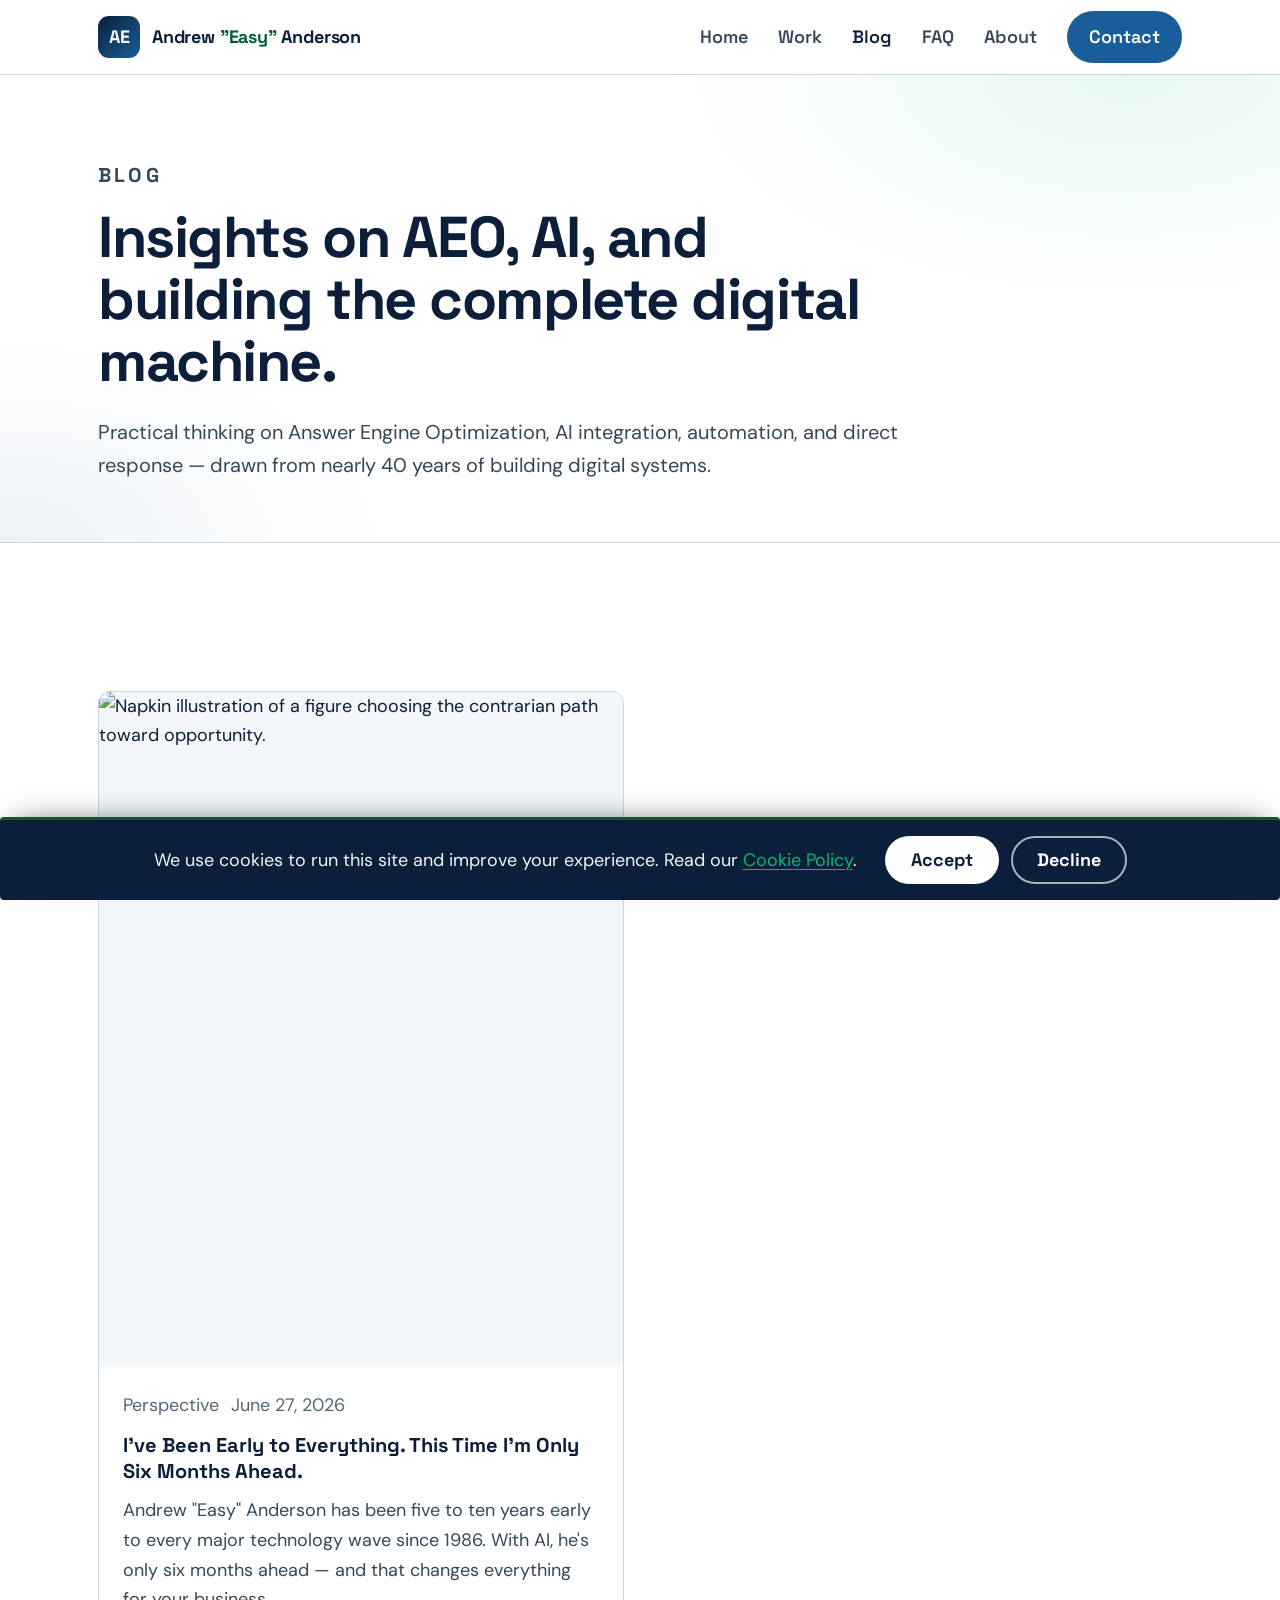
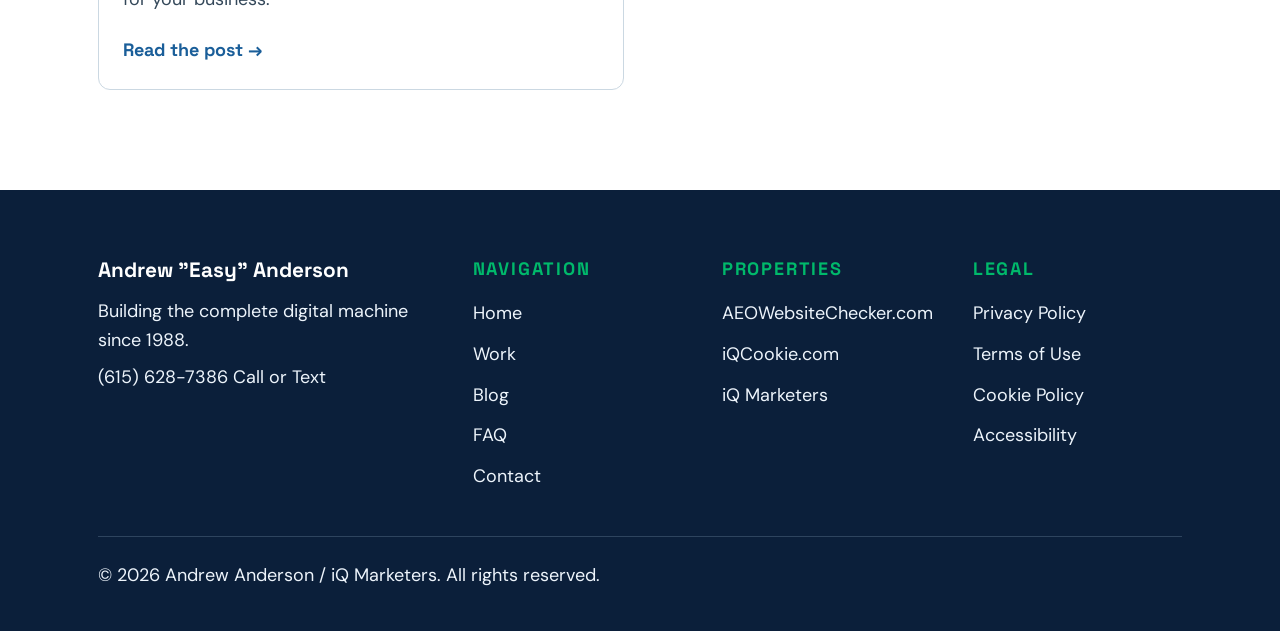
==== commit 6c9c3e81: "Add AEO FAQ page (FAQPage schema); link FAQ in nav and footer sitewide Co-Authored-By: Claude Opus 4" ====
--- a/blog/index.html
+++ b/blog/index.html
@@ -49,6 +49,7 @@
         <a href="../index.html">Home</a>
         <a href="../work.html">Work</a>
         <a href="index.html" aria-current="page">Blog</a>
+        <a href="../faq.html">FAQ</a>
         <a href="../index.html#about">About</a>
         <a class="nav-cta" href="../contact.html">Contact</a>
       </nav>
@@ -67,17 +68,21 @@
 
     <section class="section section--flush">
       <div class="container">
-        <div class="cta-inner" style="text-align:center">
-          <p class="section-eyebrow">Coming soon</p>
-          <h2 class="section-title">The first articles are on the way.</h2>
-          <p class="section-lede" style="margin-inline:auto">
-            There are no posts here yet. New articles on AEO, AI, and the complete digital
-            machine are being written now. In the meantime, see the work or start a conversation.
-          </p>
-          <div class="hero-actions" style="justify-content:center">
-            <a class="btn btn-primary btn-lg" href="../work.html">See the work</a>
-            <a class="btn btn-ghost btn-lg" href="../contact.html">Start a conversation</a>
-          </div>
+        <div class="blog-grid">
+
+          <a class="blog-card" href="ive-been-early-to-everything.html">
+            <img class="blog-card-image" src="/assets/images/blog/contrarian-path-to-opportunity-fork-in-the-road.jpg" alt="Napkin illustration of a figure choosing the contrarian path toward opportunity." width="1200" height="675" loading="lazy" />
+            <div class="blog-card-content">
+              <div class="blog-card-meta">
+                <span class="pill">Perspective</span>
+                <time datetime="2026-06-27">June 27, 2026</time>
+              </div>
+              <h2 class="blog-card-title">I've Been Early to Everything. This Time I'm Only Six Months Ahead.</h2>
+              <p class="blog-card-excerpt">Andrew "Easy" Anderson has been five to ten years early to every major technology wave since 1986. With AI, he's only six months ahead — and that changes everything for your business.</p>
+              <span class="blog-card-link">Read the post &rarr;</span>
+            </div>
+          </a>
+
         </div>
       </div>
     </section>
@@ -90,8 +95,7 @@
         <div class="footer-brand">
           <p class="footer-logo">Andrew "Easy" Anderson</p>
           <p>Building the complete digital machine since 1988.</p>
-          <p>iQ Marketers &middot; 15551 Old Hickory Blvd, Suite A</p>
-          <p><a href="tel:+16156287386">(615) 628-7386</a></p>
+          <p><a href="tel:+16156287386">(615) 628-7386</a> Call or Text</p>
         </div>
         <nav class="footer-col" aria-label="Site">
           <h2>Navigation</h2>
@@ -99,6 +103,7 @@
             <li><a href="../index.html">Home</a></li>
             <li><a href="../work.html">Work</a></li>
             <li><a href="index.html">Blog</a></li>
+            <li><a href="../faq.html">FAQ</a></li>
             <li><a href="../contact.html">Contact</a></li>
           </ul>
         </nav>
--- a/assets/css/style.css
+++ b/assets/css/style.css
@@ -600,38 +600,22 @@
     align-items: center;
     padding: 40px 36px;
   }
-  .machine-card--wide .machine-kicker { grid-column: 1; grid-row: 1; margin-bottom: 10px; align-self: end; }
+  .machine-card--wide .machine-num    { grid-column: 1; grid-row: 1; margin-bottom: 12px; align-self: end; }
   .machine-card--wide .machine-name   { grid-column: 1; grid-row: 2; margin-bottom: 10px; }
   .machine-card--wide .machine-desc   { grid-column: 1; grid-row: 3; margin-bottom: 0; align-self: start; }
   .machine-card--wide .machine-proof  { grid-column: 2; grid-row: 1 / 4; align-self: center; max-width: none; }
-  .machine-card--wide .machine-num    { font-size: 158px; top: -28px; right: 30px; }
-}
-
-/* large faded number watermark — decorative */
+}
+
+/* component number — visible, high-contrast, in normal flow (never covered) */
 .machine-num {
-  position: absolute;
-  top: -14px;
-  right: 10px;
-  font-family: var(--font-display);
-  font-size: clamp(86px, 11vw, 124px);
+  display: block;
+  font-family: var(--font-display);
+  font-size: clamp(44px, 5vw, 58px);
   font-weight: 700;
   line-height: 1;
-  letter-spacing: -0.04em;
-  color: rgba(0, 95, 53, 0.09);
-  pointer-events: none;
-  z-index: 0;
-}
-/* keep real content above the watermark */
-.machine-card > :not(.machine-num) { position: relative; z-index: 1; }
-
-.machine-kicker {
-  font-family: var(--font-display);
-  font-size: 18px;
-  font-weight: 700;
-  letter-spacing: 0.14em;
-  text-transform: uppercase;
+  letter-spacing: -0.03em;
   color: var(--green-dark);          /* #005F35 — 7.81:1 on white */
-  margin-bottom: 12px;
+  margin-bottom: 16px;
 }
 .machine-name {
   font-family: var(--font-display);
@@ -754,6 +738,7 @@
   line-height: 1.6;
   margin: 0;
 }
+.timeline-content p + p { margin-top: 14px; }
 
 /* ---------- Credentials grid ---------- */
 .cred-grid {
@@ -984,6 +969,207 @@
   color: var(--navy);
   font-size: 1.25rem;
   font-weight: 600;
+}
+
+/* ---------- Blog post figures ---------- */
+.article figure { margin: 2.6rem 0; }
+.article figure img {
+  display: block;
+  width: 100%;
+  height: auto;
+  border-radius: var(--radius);
+  border: 1px solid var(--line);
+}
+.article figcaption {
+  margin-top: 12px;
+  font-size: 18px;
+  line-height: 1.5;
+  color: var(--mid);            /* #54677A — 5.6:1 on white */
+  text-align: center;
+}
+
+/* ---------- Blog post hero (featured image above the headline) ---------- */
+.post-hero { width: 100%; margin: 0 0 2.5rem; }
+.post-hero img {
+  width: 100%;
+  height: auto;
+  display: block;
+  border-radius: 12px;
+  border: 1px solid var(--line);
+}
+
+/* ---------- Author bio ---------- */
+.author-bio {
+  margin-top: 3rem;
+  padding-top: 2rem;
+  border-top: 1px solid var(--line);
+}
+.author-bio-inner {
+  display: flex;
+  gap: 1.5rem;
+  align-items: flex-start;
+}
+.author-photo {
+  width: 96px;
+  height: 96px;
+  border-radius: 50%;
+  object-fit: cover;
+  flex-shrink: 0;
+  border: 1px solid var(--line);
+}
+.author-bio .author-name {
+  font-family: var(--font-display);
+  font-size: 1.25rem;            /* 20px */
+  font-weight: 700;
+  line-height: 1.3;
+  color: var(--navy);
+  margin-bottom: 4px;
+}
+.author-bio .author-title {
+  font-size: 18px;
+  font-weight: 700;
+  line-height: 1.4;
+  color: var(--green-dark);     /* on-brand accent — 7.81:1 on white */
+  margin-bottom: 10px;
+}
+.author-bio .author-description {
+  font-size: 18px;
+  line-height: 1.65;
+  color: var(--slate);
+  margin-bottom: 14px;
+}
+.author-links {
+  display: flex;
+  gap: 1.25rem;
+  flex-wrap: wrap;
+}
+.author-bio .author-links a {
+  font-size: 18px;
+  font-weight: 700;
+  color: var(--blue);           /* 5.6:1 on white */
+  text-decoration: none;
+}
+.author-bio .author-links a:hover {
+  color: var(--blue-mid);
+  text-decoration: underline;
+}
+@media (max-width: 480px) {
+  .author-bio-inner { flex-direction: column; }
+}
+
+/* ---------- Blog listing — two-column card grid ---------- */
+.blog-grid {
+  display: grid;
+  grid-template-columns: repeat(2, 1fr);
+  gap: 2rem;
+  margin-top: 3rem;
+}
+.blog-card {
+  background: var(--white);
+  border: 1px solid var(--line);
+  border-radius: 12px;
+  overflow: hidden;
+  display: flex;
+  flex-direction: column;
+  text-decoration: none;
+  color: inherit;
+  transition: transform 0.2s var(--ease), box-shadow 0.2s var(--ease), border-color 0.2s var(--ease);
+}
+.blog-card:hover {
+  transform: translateY(-4px);
+  border-color: var(--blue);
+  box-shadow: 0 16px 40px -22px rgba(11, 31, 58, 0.35);
+}
+.blog-card-image {
+  width: 100%;
+  aspect-ratio: 16 / 9;
+  object-fit: cover;
+  display: block;
+  background: var(--bg-alt);     /* clean fallback while loading / if missing */
+}
+.blog-card-content {
+  padding: 1.5rem;
+  display: flex;
+  flex-direction: column;
+  flex: 1;
+}
+.blog-card-meta {
+  display: flex;
+  align-items: center;
+  gap: 0.75rem;
+  margin-bottom: 0.75rem;
+  font-size: 18px;
+  color: var(--mid);             /* 5.6:1 on white */
+}
+.blog-card-title {
+  font-family: var(--font-display);
+  font-size: 1.25rem;            /* 20px */
+  font-weight: 700;
+  line-height: 1.3;
+  margin-bottom: 0.75rem;
+  color: var(--navy);
+}
+.blog-card-excerpt {
+  font-size: 18px;
+  color: var(--slate);
+  line-height: 1.65;
+  flex: 1;
+  margin-bottom: 1.25rem;
+}
+.blog-card-link {
+  font-family: var(--font-display);
+  font-size: 18px;
+  font-weight: 700;
+  color: var(--blue);            /* 5.6:1 on white */
+}
+.blog-card:hover .blog-card-link { text-decoration: underline; }
+@media (max-width: 640px) {
+  .blog-grid { grid-template-columns: 1fr; }
+}
+
+/* ---------- FAQ page ---------- */
+.faq-list { max-width: 760px; margin-inline: auto; }
+.faq-item {
+  padding: 2rem 0;
+  border-top: 1px solid var(--line);
+}
+.faq-item:first-child { border-top: 0; padding-top: 0; }
+.faq-item h2 {
+  font-family: var(--font-display);
+  font-size: 1.4rem;            /* ~22.4px */
+  font-weight: 700;
+  line-height: 1.25;
+  color: var(--navy);
+  margin-bottom: 0.6rem;
+}
+.faq-item p {
+  font-size: 1.175rem;          /* 18.8px */
+  line-height: 1.75;
+  color: var(--slate);
+  margin: 0;
+}
+.faq-cta {
+  max-width: 760px;
+  margin: 4rem auto 0;
+  padding: 2.5rem;
+  background: linear-gradient(140deg, rgba(0, 185, 107, 0.10) 0%, rgba(26, 94, 153, 0.08) 100%);
+  border: 1px solid rgba(0, 185, 107, 0.30);
+  border-radius: 14px;
+  text-align: center;
+}
+.faq-cta h2 {
+  font-family: var(--font-display);
+  font-size: 1.5rem;            /* 24px */
+  font-weight: 700;
+  color: var(--navy);
+  margin-bottom: 0.75rem;
+}
+.faq-cta p {
+  font-size: 18px;
+  color: var(--slate);
+  line-height: 1.65;
+  margin: 0 auto 1.5rem;
+  max-width: 520px;
 }
 
 /* ---------- Article meta ---------- */
@@ -1163,7 +1349,7 @@
 /* Compact footer (interior pages) */
 .site-footer {
   background: var(--navy);
-  color: var(--on-dark-mid);
+  color: var(--on-dark);          /* brighter body text — ~15:1 on navy */
   padding: 44px 0;
   font-size: 18px;
 }
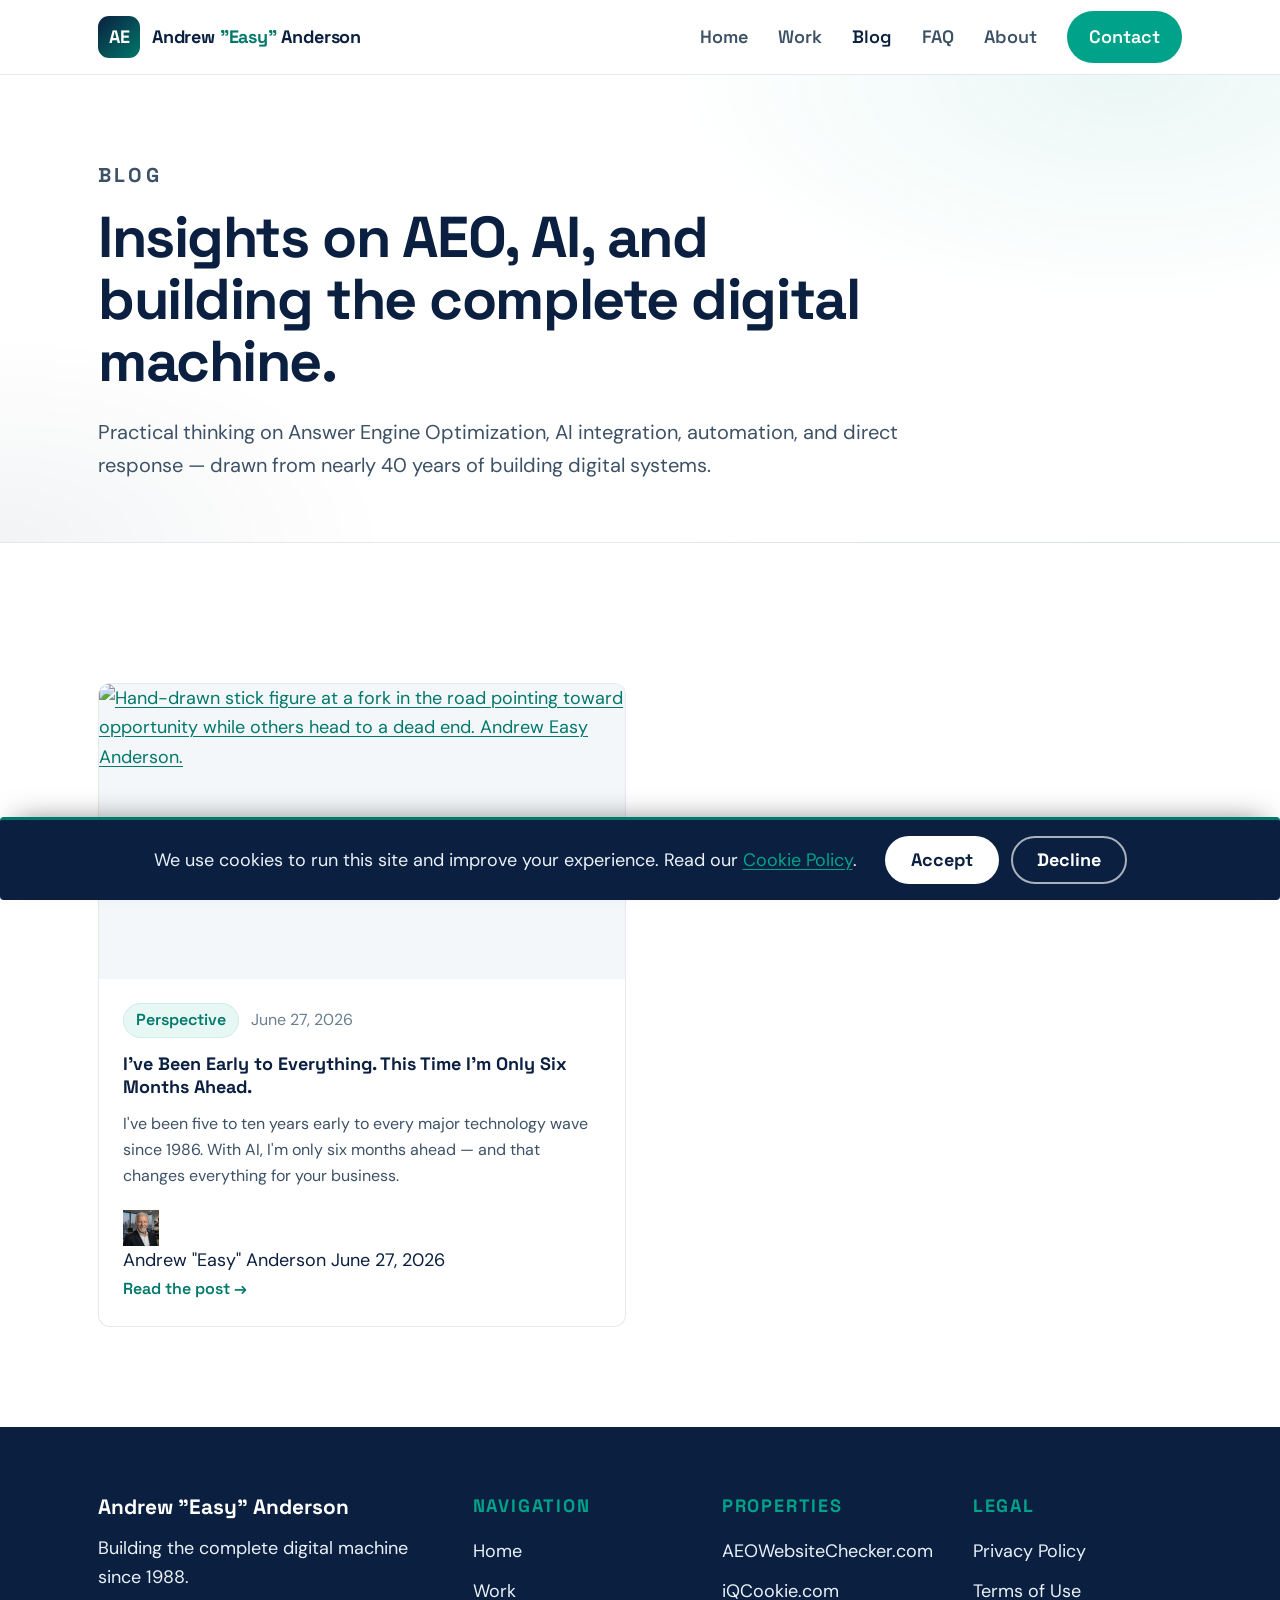
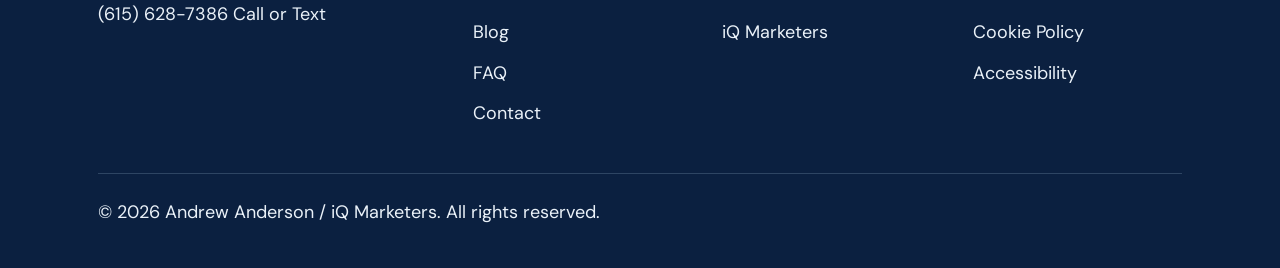
==== commit e84eb84b: "Fix broken blog-card images: use relative asset paths The blog listing card used root-relative paths" ====
--- a/blog/index.html
+++ b/blog/index.html
@@ -50,8 +50,8 @@
         <a href="../work.html">Work</a>
         <a href="index.html" aria-current="page">Blog</a>
         <a href="../faq.html">FAQ</a>
-        <a href="../index.html#about">About</a>
-        <a class="nav-cta" href="../contact.html">Contact</a>
+        <a href="../author/andrew-easy-anderson.html">About</a>
+        <a class="nav-cta" href="https://calendly.com/iqmarketers-c4xd/30min" target="_blank" rel="noopener noreferrer">Contact</a>
       </nav>
     </div>
   </header>
@@ -70,18 +70,41 @@
       <div class="container">
         <div class="blog-grid">
 
-          <a class="blog-card" href="ive-been-early-to-everything.html">
-            <img class="blog-card-image" src="/assets/images/blog/contrarian-path-to-opportunity-fork-in-the-road.jpg" alt="Napkin illustration of a figure choosing the contrarian path toward opportunity." width="1200" height="675" loading="lazy" />
+          <article class="blog-card">
+            <a href="ive-been-early-to-everything.html" class="blog-card-image-link" tabindex="-1" aria-hidden="true">
+              <img
+                src="../assets/images/blog/contrarian-path-to-opportunity-fork-in-the-road.jpg"
+                alt="Hand-drawn stick figure at a fork in the road pointing toward opportunity while others head to a dead end. Andrew Easy Anderson."
+                width="800"
+                height="450"
+                loading="lazy"
+                class="blog-card-image"
+              >
+            </a>
             <div class="blog-card-content">
               <div class="blog-card-meta">
-                <span class="pill">Perspective</span>
-                <time datetime="2026-06-27">June 27, 2026</time>
+                <span class="blog-card-tag">Perspective</span>
+                <span class="blog-card-date">June 27, 2026</span>
               </div>
-              <h2 class="blog-card-title">I've Been Early to Everything. This Time I'm Only Six Months Ahead.</h2>
-              <p class="blog-card-excerpt">Andrew "Easy" Anderson has been five to ten years early to every major technology wave since 1986. With AI, he's only six months ahead — and that changes everything for your business.</p>
-              <span class="blog-card-link">Read the post &rarr;</span>
+              <h2 class="blog-card-title">
+                <a href="ive-been-early-to-everything.html">I've Been Early to Everything. This Time I'm Only Six Months Ahead.</a>
+              </h2>
+              <p class="blog-card-excerpt">I've been five to ten years early to every major technology wave since 1986. With AI, I'm only six months ahead — and that changes everything for your business.</p>
+              <div class="blog-card-author">
+                <img
+                  src="../assets/images/andrew-easy-anderson-aeo-pioneer.webp"
+                  alt="Andrew Easy Anderson"
+                  class="blog-card-author-photo"
+                  width="36"
+                  height="36"
+                  loading="lazy"
+                >
+                <span class="blog-card-author-name">Andrew "Easy" Anderson</span>
+                <span class="blog-card-author-date">June 27, 2026</span>
+              </div>
+              <a href="ive-been-early-to-everything.html" class="blog-card-link">Read the post &rarr;</a>
             </div>
-          </a>
+          </article>
 
         </div>
       </div>
--- a/assets/css/style.css
+++ b/assets/css/style.css
@@ -3,7 +3,10 @@
    Andrew "Easy" Anderson — I build the complete digital machine
 
    Rules enforced (non-negotiable):
-   - Greens (#005F35, #00B96B) and blues (#0B1F3A, #1A5E99) only
+   - Light theme: white / light-grey body surfaces everywhere.
+     The footer (navy) is the ONE intentional dark zone.
+   - Teal (#00A389) is the primary brand accent. A deeper teal
+     (#00786A) carries body-size links/text to hold AA contrast.
    - NO italics anywhere
    - Minimum 18px font size everywhere — no exceptions
    - WCAG 2.2 AA: 4.5:1 normal text, 3:1 large text / UI / graphics
@@ -12,31 +15,42 @@
 
 /* ---------- Design tokens ---------- */
 :root {
-  /* Blues */
-  --navy:        #0B1F3A;  /* primary text / dark sections — on white: 16.5:1 */
-  --blue:        #1A5E99;  /* links, buttons               — on white:  5.6:1 */
-  --blue-mid:    #155080;  /* hover darken                 — on white:  7.4:1 */
-  --blue-light:  #D6E8F7;  /* tint surface */
-  --blue-xlight: #EDF4FB;  /* alt bg */
-
-  /* Greens */
-  --green-dark:  #005F35;  /* text accents, eyebrows       — on white:  7.81:1 */
-  --green:       #00B96B;  /* large/decorative only        — on white:  2.3:1 */
-  --green-light: #D0F2E3;  /* tint surface */
-  --green-xlight:#E8F8F1;  /* alt bg */
-
-  /* Neutrals */
-  --ink:    #0B1F3A;       /* = navy, primary body text */
-  --slate:  #34485A;       /* body copy on white           — on white:  9.0:1 */
-  --mid:    #54677A;       /* captions / meta on white     — on white:  5.6:1 */
-  --line:   #CBD8E2;
-  --bg:     #FFFFFF;
-  --bg-alt: #F3F7FA;
-  --white:  #FFFFFF;
-
-  /* On-dark text */
-  --on-dark:     #EDF4FB;  /* on navy                      — on #0B1F3A: 15.2:1 */
-  --on-dark-mid: #A9C6E0;  /* muted on navy                — on #0B1F3A:  8.0:1 */
+  /* ---- Light theme palette (teal accent) ---- */
+  --bg-primary:    #FFFFFF;
+  --bg-secondary:  #F4F7FA;
+  --bg-accent:     #E8F4F1;
+  --navy:          #0B2040;
+  --teal:          #00A389;   /* bright brand accent — fills, buttons, bars, icons (≥3:1 large) */
+  --teal-dark:     #00786A;   /* AA text/link teal on white — 4.5:1 */
+  --teal-light:    #E6F7F4;
+  --green:         #1A8C4E;
+  --text-primary:  #0B2040;
+  --text-secondary:#3D5166;
+  --text-muted:    #6B7E91;
+  --border:        rgba(11, 32, 64, 0.10);
+  --card-bg:       #FFFFFF;
+  --card-border:   rgba(11, 32, 64, 0.10);
+  --white:         #FFFFFF;
+
+  /* ---- Legacy aliases remapped onto the new system ---- */
+  --blue:        var(--teal-dark);   /* links / text accents → teal */
+  --blue-mid:    #00604F;            /* darker teal for hovers */
+  --blue-light:  #CFEDE7;
+  --blue-xlight: var(--teal-light);
+  --green-dark:  var(--teal-dark);   /* old green text accent → teal */
+  --green-light: var(--teal-light);
+  --green-xlight:#EDFAF7;
+
+  --ink:    var(--text-primary);     /* primary body text */
+  --slate:  var(--text-secondary);   /* body copy */
+  --mid:    var(--text-muted);       /* captions / meta */
+  --line:   var(--border);
+  --bg:     var(--bg-primary);
+  --bg-alt: var(--bg-secondary);
+
+  /* On-dark text (footer / cookie banner over navy) */
+  --on-dark:     #EAF1F8;  /* on navy — ~16:1 */
+  --on-dark-mid: #AEC0D4;  /* muted on navy — ~8:1 */
 
   --max:    1140px;
   --radius: 16px;
@@ -230,12 +244,12 @@
 
 .nav-cta {
   color: var(--white) !important;
-  background: var(--blue);
+  background: var(--teal);
   padding: 11px 22px;
   border-radius: 999px;
   transition: background 0.18s var(--ease) !important;
 }
-.nav-cta:hover { background: var(--blue-mid) !important; }
+.nav-cta:hover { background: var(--teal-dark) !important; }
 
 /* Mobile nav toggle (hidden on desktop) */
 .nav-toggle {
@@ -291,14 +305,14 @@
 .btn-lg { padding: 19px 38px; font-size: 19px; }
 
 .btn-primary {
-  background: var(--blue);
+  background: var(--teal);
   color: var(--white);
-  box-shadow: 0 8px 24px -10px rgba(26, 94, 153, 0.7);
+  box-shadow: 0 8px 24px -10px rgba(0, 163, 137, 0.65);
 }
 .btn-primary:hover {
-  background: var(--blue-mid);
+  background: var(--teal-dark);
   transform: translateY(-2px);
-  box-shadow: 0 14px 32px -10px rgba(26, 94, 153, 0.8);
+  box-shadow: 0 14px 32px -10px rgba(0, 163, 137, 0.8);
   color: var(--white);
 }
 
@@ -325,8 +339,8 @@
   position: absolute;
   inset: 0;
   background:
-    radial-gradient(ellipse 70% 80% at 90% 0%, rgba(0, 185, 107, 0.10), transparent 55%),
-    radial-gradient(ellipse 60% 70% at 0% 100%, rgba(26, 94, 153, 0.09), transparent 55%);
+    radial-gradient(ellipse 70% 80% at 90% 0%, rgba(0, 163, 137, 0.09), transparent 55%),
+    radial-gradient(ellipse 60% 70% at 0% 100%, rgba(11, 32, 64, 0.06), transparent 55%);
   pointer-events: none;
 }
 .hero-inner { position: relative; max-width: 900px; }
@@ -475,32 +489,33 @@
 
 /* ---------- CTA banner ---------- */
 .section-cta {
-  /* darker green endpoint keeps muted lede text >= 4.5:1 across the whole gradient */
-  background: linear-gradient(140deg, var(--navy) 0%, #0d3360 55%, #004A29 100%);
+  background:
+    radial-gradient(ellipse 70% 90% at 50% 0%, rgba(0, 163, 137, 0.12), transparent 60%),
+    var(--bg-accent);
   text-align: center;
-  border-top: 0;
-}
-.section-cta .section-title { color: var(--white); }
-.section-cta .section-lede  { color: var(--on-dark-mid); margin-inline: auto; }
+  border-top: 1px solid var(--border);
+}
+.section-cta .section-title { color: var(--navy); }
+.section-cta .section-lede  { color: var(--text-secondary); margin-inline: auto; }
 .cta-inner { max-width: 720px; margin-inline: auto; }
 
 .section-cta .btn-primary {
-  background: var(--white);
-  color: var(--navy);
-  box-shadow: 0 8px 24px -10px rgba(0, 0, 0, 0.5);
+  background: var(--teal);
+  color: var(--white);
+  box-shadow: 0 8px 24px -10px rgba(0, 163, 137, 0.5);
 }
 .section-cta .btn-primary:hover {
-  background: var(--blue-xlight);
-  color: var(--blue-mid);
+  background: var(--teal-dark);
+  color: var(--white);
 }
 .section-cta .btn-ghost {
-  color: var(--white);
-  border-color: rgba(255, 255, 255, 0.6);
+  color: var(--navy);
+  border-color: var(--navy);
 }
 .section-cta .btn-ghost:hover {
-  background: rgba(255, 255, 255, 0.12);
-  color: var(--white);
-  border-color: var(--white);
+  background: var(--teal-light);
+  color: var(--teal-dark);
+  border-color: var(--teal);
 }
 
 /* ==========================================================
@@ -512,13 +527,13 @@
   position: relative;
   overflow: hidden;
   padding: 96px 0 92px;
-  color: var(--on-dark);
+  color: var(--text-secondary);
   background:
-    radial-gradient(ellipse 60% 80% at 100% 0%, rgba(0, 185, 107, 0.14), transparent 55%),
-    radial-gradient(ellipse 55% 70% at 0% 100%, rgba(26, 94, 153, 0.24), transparent 55%),
-    var(--navy);
-}
-.home-hero .eyebrow { color: var(--green); }   /* #00B96B — 6.4:1 on navy */
+    radial-gradient(ellipse 60% 80% at 100% 0%, rgba(0, 163, 137, 0.10), transparent 55%),
+    radial-gradient(ellipse 55% 70% at 0% 100%, rgba(11, 32, 64, 0.05), transparent 55%),
+    var(--bg-secondary);
+}
+.home-hero .eyebrow { color: var(--teal-dark); }   /* 4.5:1 on light */
 .home-hero-grid {
   display: grid;
   grid-template-columns: 1.1fr 0.9fr;
@@ -531,37 +546,29 @@
   font-weight: 700;
   line-height: 1.04;
   letter-spacing: -0.03em;
-  color: var(--white);                 /* 16.5:1 on navy */
+  color: var(--navy);                  /* navy headline on light */
   margin-bottom: 0.5em;
   text-wrap: balance;
 }
-.home-hero-title .accent { color: var(--green); }   /* #00B96B — 6.4:1 on navy */
+.home-hero-title .accent { color: var(--teal); }   /* large heading — teal accent */
 .home-hero-lede {
   font-size: clamp(1.2rem, 2.2vw, 1.4rem);   /* min 19.2px */
-  color: var(--on-dark);               /* off-white, ~15:1 on navy */
+  color: var(--text-secondary);
   max-width: 56ch;
   margin-bottom: 2.2rem;
 }
-.home-hero-lede strong { color: var(--white); font-weight: 700; }
-
-/* CTA buttons on the dark hero */
-.home-hero .btn-primary {
-  background: var(--white);
-  color: var(--navy);
-  box-shadow: 0 8px 24px -10px rgba(0, 0, 0, 0.55);
-}
-.home-hero .btn-primary:hover {
-  background: var(--blue-xlight);
-  color: var(--blue-mid);
-}
+.home-hero-lede strong { color: var(--navy); font-weight: 700; }
+
+/* CTA buttons on the light hero — inherit the teal .btn-primary;
+   give the ghost button navy text/border to read on light. */
 .home-hero .btn-ghost {
-  color: var(--white);
-  border-color: rgba(255, 255, 255, 0.65);
+  color: var(--navy);
+  border-color: var(--navy);
 }
 .home-hero .btn-ghost:hover {
-  background: rgba(255, 255, 255, 0.12);
-  color: var(--white);
-  border-color: var(--white);
+  background: var(--teal-light);
+  color: var(--teal-dark);
+  border-color: var(--teal);
 }
 
 /* ---------- What I Build — machine components ---------- */
@@ -644,15 +651,21 @@
 
 /* Portrait */
 .hero-portrait { position: relative; justify-self: center; max-width: 420px; width: 100%; }
-.hero-portrait img {
-  display: block;
-  width: 100%;
-  height: auto;                /* natural ratio — full photo, never stretched or cropped */
-  box-shadow: 0 26px 55px -18px rgba(0, 0, 0, 0.7);  /* soft lift off the navy */
+.hero-portrait img { display: block; }
+.hero-image {
+  width: 320px;
+  height: 320px;
+  max-width: 100%;
+  border-radius: 50%;
+  object-fit: cover;
+  object-position: center top;
+  border: 4px solid #00A389;
+  box-shadow: 0 8px 32px rgba(0, 163, 137, 0.20);
+  margin-inline: auto;         /* center the circle in the portrait column */
 }
 
 /* ---------- Stats bar ---------- */
-.stats-bar { background: var(--navy); border-top: 0; }
+.stats-bar { background: var(--bg-accent); border-top: 1px solid var(--border); }
 .stats-bar .container {
   display: grid;
   grid-template-columns: repeat(5, 1fr);
@@ -665,13 +678,13 @@
   font-size: clamp(1.9rem, 3vw, 2.5rem);
   font-weight: 700;
   line-height: 1;
-  color: var(--green);          /* large text on navy — passes 3:1 */
+  color: var(--teal-dark);      /* large teal numbers on light — passes 3:1 */
   margin-bottom: 8px;
 }
 .stat-label {
   font-size: 18px;
   line-height: 1.35;
-  color: var(--on-dark-mid);
+  color: var(--text-secondary);
 }
 
 /* ---------- Story ---------- */
@@ -740,6 +753,161 @@
 }
 .timeline-content p + p { margin-top: 14px; }
 
+/* ---------- Story intro (full-width, above timeline) ---------- */
+.story-intro {
+  padding: 5rem 2rem;
+  background: var(--bg-secondary, #F4F7FA);
+}
+.story-intro-inner {
+  max-width: 780px;
+  margin: 0 auto;
+  text-align: center;
+}
+.story-intro-eyebrow {
+  font-family: var(--font-display);
+  font-size: 1rem;
+  font-weight: 600;
+  letter-spacing: 0.08em;
+  text-transform: uppercase;
+  color: var(--teal-dark);                 /* small label — AA on light */
+  margin-bottom: 1rem;
+}
+.story-intro-headline {
+  font-family: var(--font-display);
+  font-size: 2.75rem;
+  font-weight: 700;
+  line-height: 1.1;
+  color: var(--navy);
+  margin-bottom: 2rem;
+}
+.story-intro-body {
+  text-align: left;
+  font-size: 1.125rem;
+  line-height: 1.75;
+  color: var(--text-secondary, #3D5166);
+}
+.story-intro-body p {
+  margin-bottom: 1.25rem;
+}
+.story-quote {
+  border-left: 4px solid var(--teal);
+  padding: 1rem 1.5rem;
+  margin: 2rem 0;
+  font-family: var(--font-display);
+  font-size: 1.25rem;
+  font-weight: 600;
+  color: var(--navy);
+  background: rgba(0, 163, 137, 0.06);
+  border-radius: 0 8px 8px 0;
+  font-style: normal;
+}
+@media (max-width: 600px) {
+  .story-intro-headline { font-size: 2rem; }
+}
+
+/* ---------- Timeline (left-rail years + stacked callout cards) ---------- */
+.timeline-section {
+  padding: 4rem 2rem;
+  background: #F4F7FA;
+}
+.timeline-inner {
+  max-width: 780px;
+  margin: 0 auto;
+  position: relative;
+  padding-left: 100px;
+}
+.timeline-inner::before {
+  content: '';
+  position: absolute;
+  left: 72px;
+  top: 0;
+  bottom: 0;
+  width: 2px;
+  background: #00A389;
+}
+.tl-entry {
+  position: relative;
+  margin-bottom: 2.5rem;
+}
+.tl-entry:last-child {
+  margin-bottom: 0;
+}
+.tl-year {
+  position: absolute;
+  left: -100px;
+  top: 18px;
+  width: 60px;
+  text-align: right;
+  font-size: 1rem;
+  font-weight: 700;
+  color: #0B2040;
+  padding-right: 14px;
+  letter-spacing: 0.03em;
+  line-height: 1.3;
+}
+.tl-dot {
+  position: absolute;
+  left: -28px;
+  top: 18px;
+  width: 14px;
+  height: 14px;
+  border-radius: 50%;
+  background: #00A389;
+  border: 3px solid #F4F7FA;
+  box-shadow: 0 0 0 2px #00A389;
+  transform: translateX(-50%);
+  z-index: 1;
+}
+.tl-card {
+  background: #ffffff;
+  border: 1px solid rgba(11, 32, 64, 0.10);
+  border-radius: 12px;
+  padding: 1.5rem;
+  box-shadow: 0 2px 12px rgba(11, 32, 64, 0.07);
+}
+.tl-title {
+  font-family: var(--font-display);
+  font-size: 1.125rem;
+  font-weight: 700;
+  color: #0B2040;
+  margin: 0 0 1rem;
+  line-height: 1.3;
+}
+.tl-callouts {
+  display: flex;
+  flex-direction: column;
+  gap: 0.625rem;
+}
+.tl-callout {
+  background: #E6F7F4;
+  border-left: 3px solid #00A389;
+  border-radius: 0 6px 6px 0;
+  padding: 0.625rem 0.875rem;
+}
+.tl-callout p {
+  margin: 0;
+  font-size: 1rem;
+  color: #0B4A3F;
+  line-height: 1.6;
+  font-style: normal;
+}
+@media (max-width: 560px) {
+  .timeline-inner {
+    padding-left: 60px;
+  }
+  .timeline-inner::before {
+    left: 40px;
+  }
+  .tl-year {
+    left: -60px;
+    width: 44px;
+    font-size: 0.7rem;
+  }
+  .tl-dot {
+    left: -20px;
+  }
+}
+
 /* ---------- Credentials grid ---------- */
 .cred-grid {
   display: grid;
@@ -901,8 +1069,8 @@
 .page-hero {
   padding: 84px 0 60px;
   background:
-    radial-gradient(ellipse 65% 90% at 88% 0%, rgba(0, 185, 107, 0.09), transparent 55%),
-    radial-gradient(ellipse 55% 80% at 0% 100%, rgba(26, 94, 153, 0.08), transparent 55%),
+    radial-gradient(ellipse 65% 90% at 88% 0%, rgba(0, 163, 137, 0.08), transparent 55%),
+    radial-gradient(ellipse 55% 80% at 0% 100%, rgba(11, 32, 64, 0.05), transparent 55%),
     var(--bg);
   border-bottom: 1px solid var(--line);
 }
@@ -988,8 +1156,14 @@
   text-align: center;
 }
 
-/* ---------- Blog post hero (featured image above the headline) ---------- */
-.post-hero { width: 100%; margin: 0 0 2.5rem; }
+/* ---------- Blog post hero + breadcrumb ---------- */
+.section.post-article { padding-top: 0; }    /* beats the responsive .section padding so the breadcrumb sits ~1rem under the nav */
+.post-breadcrumb {
+  padding-top: 1rem;
+  padding-bottom: 0.5rem;
+}
+.back-link.post-breadcrumb { margin-bottom: 0; }   /* override .back-link's 1.4em for tight spacing */
+.post-hero { width: 100%; margin: 1.5rem 0 2rem; }
 .post-hero img {
   width: 100%;
   height: auto;
@@ -1001,8 +1175,10 @@
 /* ---------- Author bio ---------- */
 .author-bio {
   margin-top: 3rem;
-  padding-top: 2rem;
-  border-top: 1px solid var(--line);
+  padding: 2rem;
+  background: var(--bg-secondary);
+  border: 1px solid var(--border);
+  border-radius: var(--radius);
 }
 .author-bio-inner {
   display: flex;
@@ -1061,8 +1237,8 @@
 .blog-grid {
   display: grid;
   grid-template-columns: repeat(2, 1fr);
-  gap: 2rem;
-  margin-top: 3rem;
+  gap: 1.75rem;
+  margin-top: 2.5rem;
 }
 .blog-card {
   background: var(--white);
@@ -1080,12 +1256,21 @@
   border-color: var(--blue);
   box-shadow: 0 16px 40px -22px rgba(11, 31, 58, 0.35);
 }
+.blog-card-image-link {
+  display: block;
+  overflow: hidden;
+}
 .blog-card-image {
   width: 100%;
+  height: auto;                  /* override the height="450" attr so aspect-ratio governs */
   aspect-ratio: 16 / 9;
   object-fit: cover;
   display: block;
   background: var(--bg-alt);     /* clean fallback while loading / if missing */
+  transition: transform 0.3s var(--ease);
+}
+.blog-card:hover .blog-card-image {
+  transform: scale(1.03);
 }
 .blog-card-content {
   padding: 1.5rem;
@@ -1097,31 +1282,53 @@
   display: flex;
   align-items: center;
   gap: 0.75rem;
-  margin-bottom: 0.75rem;
-  font-size: 18px;
-  color: var(--mid);             /* 5.6:1 on white */
+  margin-bottom: 0.875rem;
+}
+.blog-card-tag {
+  font-family: var(--font-display);
+  font-size: 1rem;
+  font-weight: 600;
+  color: var(--blue);                       /* 5.6:1 on white */
+  background: var(--blue-xlight);
+  border: 1px solid var(--blue-light);
+  padding: 3px 12px;
+  border-radius: 100px;
+}
+.blog-card-date {
+  font-size: 1rem;
+  color: var(--mid);                         /* 5.6:1 on white */
 }
 .blog-card-title {
   font-family: var(--font-display);
-  font-size: 1.25rem;            /* 20px */
+  font-size: 1.125rem;
   font-weight: 700;
   line-height: 1.3;
   margin-bottom: 0.75rem;
   color: var(--navy);
 }
+.blog-card-title a {
+  color: var(--navy);
+  text-decoration: none;
+}
+.blog-card-title a:hover {
+  color: var(--blue);
+}
 .blog-card-excerpt {
-  font-size: 18px;
-  color: var(--slate);
+  font-size: 1rem;
+  color: var(--slate);                       /* 9.0:1 on white */
   line-height: 1.65;
   flex: 1;
   margin-bottom: 1.25rem;
 }
 .blog-card-link {
   font-family: var(--font-display);
-  font-size: 18px;
-  font-weight: 700;
-  color: var(--blue);            /* 5.6:1 on white */
-}
+  font-size: 1rem;
+  font-weight: 600;
+  color: var(--blue);                        /* 5.6:1 on white */
+  text-decoration: none;
+  margin-top: auto;
+}
+.blog-card-link:hover { text-decoration: underline; }
 .blog-card:hover .blog-card-link { text-decoration: underline; }
 @media (max-width: 640px) {
   .blog-grid { grid-template-columns: 1fr; }
@@ -1130,8 +1337,9 @@
 /* ---------- FAQ page ---------- */
 .faq-list { max-width: 760px; margin-inline: auto; }
 .faq-item {
-  padding: 2rem 0;
+  padding: 1.75rem 0 1.75rem 1.5rem;
   border-top: 1px solid var(--line);
+  border-left: 3px solid var(--teal);
 }
 .faq-item:first-child { border-top: 0; padding-top: 0; }
 .faq-item h2 {
@@ -1152,8 +1360,8 @@
   max-width: 760px;
   margin: 4rem auto 0;
   padding: 2.5rem;
-  background: linear-gradient(140deg, rgba(0, 185, 107, 0.10) 0%, rgba(26, 94, 153, 0.08) 100%);
-  border: 1px solid rgba(0, 185, 107, 0.30);
+  background: linear-gradient(140deg, rgba(0, 163, 137, 0.10) 0%, rgba(11, 32, 64, 0.05) 100%);
+  border: 1px solid rgba(0, 163, 137, 0.28);
   border-radius: 14px;
   text-align: center;
 }
@@ -1171,6 +1379,134 @@
   margin: 0 auto 1.5rem;
   max-width: 520px;
 }
+
+/* ==========================================================
+   AUTHOR PAGE
+   ========================================================== */
+.author-page { max-width: 860px; margin-inline: auto; }
+.author-section + .author-section { margin-top: 3.5rem; }
+.author-section-heading {
+  font-family: var(--font-display);
+  font-size: 1.6rem;            /* ~25.6px */
+  font-weight: 700;
+  line-height: 1.2;
+  color: var(--navy);
+  margin-bottom: 1rem;
+}
+
+/* ---------- Author hero ---------- */
+.author-hero {
+  display: flex;
+  align-items: center;
+  gap: 2rem;
+  margin-bottom: 3rem;
+  padding-bottom: 3rem;
+  border-bottom: 1px solid var(--line);
+}
+.author-hero-photo {
+  width: 160px;
+  height: 160px;
+  border-radius: 50%;
+  object-fit: cover;
+  flex-shrink: 0;
+  border: 1px solid var(--line);
+}
+.author-hero-eyebrow {
+  font-family: var(--font-display);
+  font-size: 18px;
+  font-weight: 700;
+  color: var(--green-dark);     /* 7.81:1 on white */
+  letter-spacing: 0.08em;
+  text-transform: uppercase;
+  margin-bottom: 8px;
+}
+.author-hero-name {
+  font-family: var(--font-display);
+  font-size: 2.25rem;           /* 36px */
+  font-weight: 700;
+  line-height: 1.1;
+  color: var(--navy);
+  margin-bottom: 6px;
+}
+.author-hero-title {
+  font-size: 1.175rem;          /* 18.8px */
+  color: var(--slate);
+  margin-bottom: 1.25rem;
+}
+.author-hero-links {
+  display: flex;
+  flex-wrap: wrap;
+  gap: 0.75rem;
+}
+.author-hero-links a {
+  font-family: var(--font-display);
+  font-size: 18px;
+  font-weight: 700;
+  color: var(--green-dark);     /* 7.81:1 on white */
+  text-decoration: none;
+  border: 1px solid rgba(0, 95, 53, 0.35);
+  padding: 7px 16px;
+  border-radius: 100px;
+  transition: background 0.18s var(--ease), border-color 0.18s var(--ease);
+}
+.author-hero-links a:hover {
+  background: var(--green-xlight);
+  border-color: var(--green-dark);
+}
+@media (max-width: 540px) {
+  .author-hero { flex-direction: column; text-align: center; }
+  .author-hero-links { justify-content: center; }
+}
+
+/* ---------- Areas of expertise ---------- */
+.expertise-grid {
+  display: grid;
+  grid-template-columns: repeat(auto-fit, minmax(220px, 1fr));
+  gap: 1.25rem;
+  margin-top: 1.5rem;
+}
+.expertise-card {
+  background: var(--bg-secondary);
+  border: 1px solid var(--border);
+  border-radius: 12px;
+  padding: 1.5rem;
+  transition: border-color 0.2s var(--ease), box-shadow 0.2s var(--ease);
+}
+.expertise-card:hover {
+  border-color: var(--teal);
+  box-shadow: 0 12px 28px -20px rgba(11, 32, 64, 0.30);
+}
+.expertise-icon {
+  display: grid;
+  place-items: center;
+  width: 44px;
+  height: 44px;
+  border-radius: 11px;
+  background: var(--green-light);
+  margin-bottom: 14px;
+}
+.expertise-icon svg { width: 22px; height: 22px; color: var(--green-dark); }
+.expertise-card-title {
+  font-family: var(--font-display);
+  font-size: 1.15rem;           /* 18.4px */
+  font-weight: 700;
+  line-height: 1.3;
+  color: var(--navy);
+  margin-bottom: 6px;
+}
+.expertise-card-desc {
+  font-size: 18px;
+  line-height: 1.5;
+  color: var(--slate);
+}
+
+/* ---------- Published articles (single featured card) ---------- */
+.author-articles .blog-card { max-width: 460px; }
+
+/* ---------- Author links in byline + bio ---------- */
+.post-meta a { color: var(--blue); }
+.author-bio .author-name a { color: inherit; text-decoration: none; }
+.author-bio .author-name a:hover { text-decoration: underline; }
 
 /* ---------- Article meta ---------- */
 .post-meta {
@@ -1376,7 +1712,7 @@
   font-weight: 700;
   letter-spacing: 0.14em;
   text-transform: uppercase;
-  color: var(--green);          /* large-ish bold decorative label on navy */
+  color: var(--teal);           /* teal accent on navy — 5.1:1 */
 }
 
 /* Rich footer (home page) */
@@ -1402,7 +1738,7 @@
   font-weight: 700;
   letter-spacing: 0.1em;
   text-transform: uppercase;
-  color: var(--green);
+  color: var(--teal);
   margin-bottom: 16px;
 }
 .footer-col ul { list-style: none; display: grid; gap: 11px; padding: 0; }
@@ -1447,7 +1783,7 @@
   margin: 0;
   max-width: 70ch;
 }
-.cookie-banner-text a { color: var(--green); }      /* #00B96B on navy — 6.4:1 */
+.cookie-banner-text a { color: var(--teal); }       /* teal on navy — 5.1:1 */
 .cookie-banner-text a:hover { color: var(--white); }
 .cookie-banner-actions { display: flex; gap: 12px; flex-shrink: 0; }
 .cookie-btn {
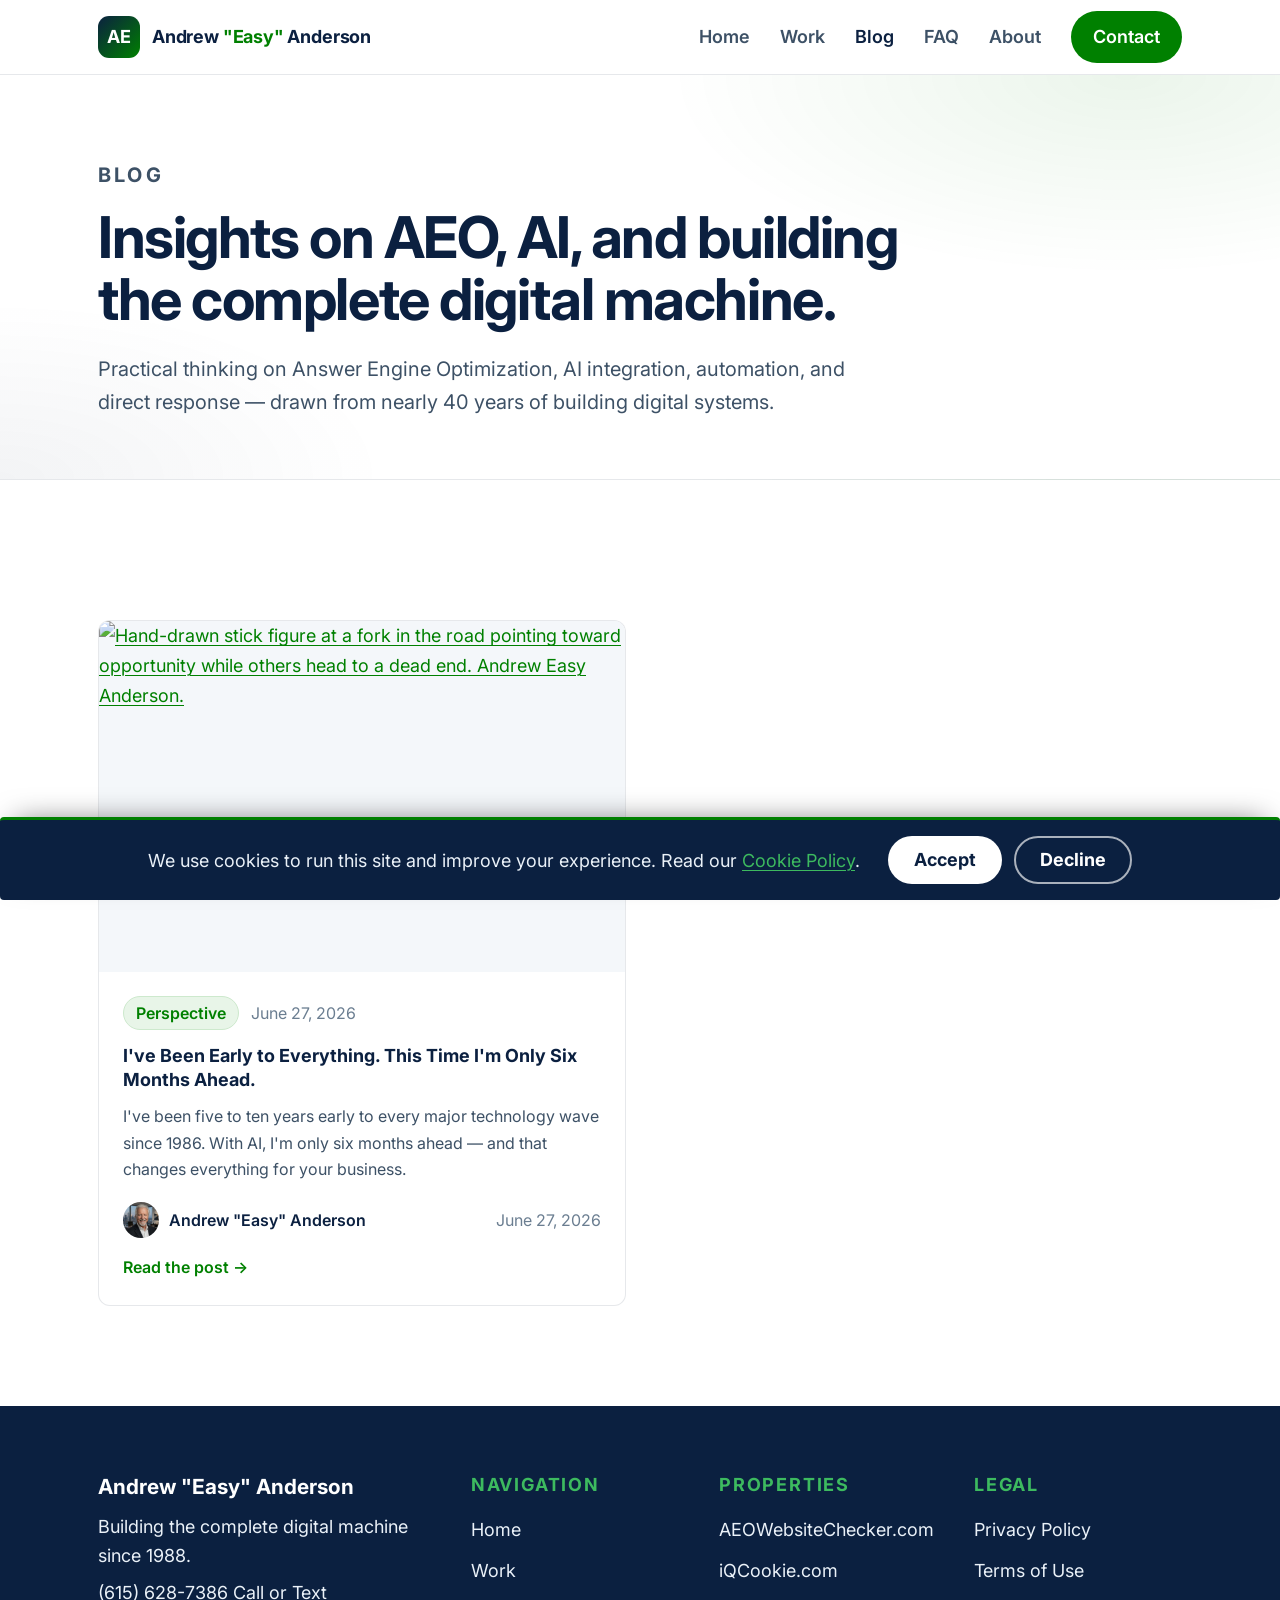
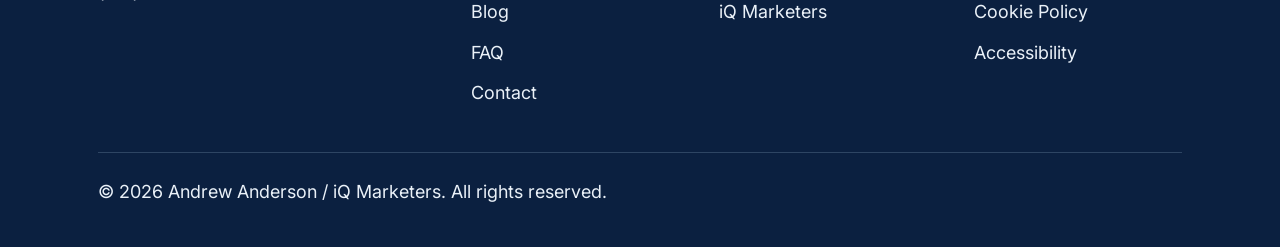
==== commit 0c0c58c5: "Switch site typography to Inter Repoint --font-display and --font-body to Inter and load Inter (weig" ====
--- a/blog/index.html
+++ b/blog/index.html
@@ -17,7 +17,7 @@
 
   <link rel="preconnect" href="https://fonts.googleapis.com" />
   <link rel="preconnect" href="https://fonts.gstatic.com" crossorigin />
-  <link href="https://fonts.googleapis.com/css2?family=Space+Grotesk:wght@400;600;700&family=DM+Sans:wght@400;500;700&display=swap" rel="stylesheet" />
+  <link href="https://fonts.googleapis.com/css2?family=Inter:wght@400;500;600;700;800&display=swap" rel="stylesheet" />
   <link rel="stylesheet" href="../assets/css/style.css" />
 
   <script type="application/ld+json">
@@ -75,8 +75,8 @@
               <img
                 src="../assets/images/blog/contrarian-path-to-opportunity-fork-in-the-road.jpg"
                 alt="Hand-drawn stick figure at a fork in the road pointing toward opportunity while others head to a dead end. Andrew Easy Anderson."
-                width="800"
-                height="450"
+                width="1248"
+                height="832"
                 loading="lazy"
                 class="blog-card-image"
               >
--- a/assets/css/style.css
+++ b/assets/css/style.css
@@ -5,8 +5,9 @@
    Rules enforced (non-negotiable):
    - Light theme: white / light-grey body surfaces everywhere.
      The footer (navy) is the ONE intentional dark zone.
-   - Teal (#00A389) is the primary brand accent. A deeper teal
-     (#00786A) carries body-size links/text to hold AA contrast.
+   - Green (#008000) is the primary brand accent — buttons, links, and
+     accent text (5.1:1 on white, AA). A deeper green (#006400) is used
+     for hover states.
    - NO italics anywhere
    - Minimum 18px font size everywhere — no exceptions
    - WCAG 2.2 AA: 4.5:1 normal text, 3:1 large text / UI / graphics
@@ -15,15 +16,16 @@
 
 /* ---------- Design tokens ---------- */
 :root {
-  /* ---- Light theme palette (teal accent) ---- */
+  /* ---- Light theme palette (green accent) ---- */
   --bg-primary:    #FFFFFF;
   --bg-secondary:  #F4F7FA;
-  --bg-accent:     #E8F4F1;
+  --bg-accent:     #E9F5EA;
   --navy:          #0B2040;
-  --teal:          #00A389;   /* bright brand accent — fills, buttons, bars, icons (≥3:1 large) */
-  --teal-dark:     #00786A;   /* AA text/link teal on white — 4.5:1 */
-  --teal-light:    #E6F7F4;
+  --teal:          #008000;   /* bright brand accent — fills, buttons, bars, icons (≥3:1 large) */
+  --teal-dark:     #008000;   /* AA text/link teal on white — 4.5:1 */
+  --teal-light:    #E8F5E8;
   --green:         #1A8C4E;
+  --green-on-dark: #3DBA5F;   /* lighter green for labels on the navy footer — 6.6:1 */
   --text-primary:  #0B2040;
   --text-secondary:#3D5166;
   --text-muted:    #6B7E91;
@@ -34,12 +36,12 @@
 
   /* ---- Legacy aliases remapped onto the new system ---- */
   --blue:        var(--teal-dark);   /* links / text accents → teal */
-  --blue-mid:    #00604F;            /* darker teal for hovers */
-  --blue-light:  #CFEDE7;
+  --blue-mid:    #006400;            /* darker teal for hovers */
+  --blue-light:  #CDE9CD;
   --blue-xlight: var(--teal-light);
   --green-dark:  var(--teal-dark);   /* old green text accent → teal */
   --green-light: var(--teal-light);
-  --green-xlight:#EDFAF7;
+  --green-xlight:#EDF7ED;
 
   --ink:    var(--text-primary);     /* primary body text */
   --slate:  var(--text-secondary);   /* body copy */
@@ -56,8 +58,8 @@
   --radius: 16px;
   --ease:   cubic-bezier(0.22, 1, 0.36, 1);
 
-  --font-display: "Space Grotesk", "Segoe UI", system-ui, sans-serif;
-  --font-body:    "DM Sans", "Segoe UI", system-ui, sans-serif;
+  --font-display: "Inter", "Segoe UI", system-ui, sans-serif;
+  --font-body:    "Inter", "Segoe UI", system-ui, sans-serif;
 }
 
 /* ---------- Reset ---------- */
@@ -246,10 +248,10 @@
   color: var(--white) !important;
   background: var(--teal);
   padding: 11px 22px;
-  border-radius: 999px;
+  border-radius: 980px;
   transition: background 0.18s var(--ease) !important;
 }
-.nav-cta:hover { background: var(--teal-dark) !important; }
+.nav-cta:hover { background: var(--blue-mid) !important; }
 
 /* Mobile nav toggle (hidden on desktop) */
 .nav-toggle {
@@ -295,7 +297,7 @@
   padding: 16px 30px;          /* target size well above 24px */
   min-height: 48px;
   border-radius: 999px;
-  border: 2px solid transparent;
+  border: 3px solid transparent;
   text-decoration: none;
   cursor: pointer;
   transition: background 0.18s var(--ease), transform 0.18s var(--ease),
@@ -307,13 +309,14 @@
 .btn-primary {
   background: var(--teal);
   color: var(--white);
-  box-shadow: 0 8px 24px -10px rgba(0, 163, 137, 0.65);
+  box-shadow: 0 8px 24px -10px rgba(0, 128, 0, 0.65);
 }
 .btn-primary:hover {
-  background: var(--teal-dark);
+  background: var(--white);
+  color: var(--teal);
+  border-color: #000;
   transform: translateY(-2px);
-  box-shadow: 0 14px 32px -10px rgba(0, 163, 137, 0.8);
-  color: var(--white);
+  box-shadow: 0 14px 32px -12px rgba(0, 0, 0, 0.30);
 }
 
 .btn-ghost {
@@ -327,60 +330,8 @@
   border-color: var(--blue-mid);
 }
 
-/* ---------- Generic hero (interior + legacy) ---------- */
-.hero {
-  position: relative;
-  overflow: hidden;
-  padding: 128px 0 112px;
-  background: var(--bg);
-}
-.hero::before {
-  content: "";
-  position: absolute;
-  inset: 0;
-  background:
-    radial-gradient(ellipse 70% 80% at 90% 0%, rgba(0, 163, 137, 0.09), transparent 55%),
-    radial-gradient(ellipse 60% 70% at 0% 100%, rgba(11, 32, 64, 0.06), transparent 55%);
-  pointer-events: none;
-}
-.hero-inner { position: relative; max-width: 900px; }
-
-.hero-title {
-  font-family: var(--font-display);
-  font-size: clamp(3rem, 8vw, 5.4rem);
-  font-weight: 700;
-  line-height: 1.02;
-  letter-spacing: -0.03em;
-  color: var(--navy);
-  margin-bottom: 0.45em;
-}
-.hero-title .accent { color: var(--green-dark); }
-
-.hero-lede {
-  font-size: clamp(1.2rem, 2.5vw, 1.45rem);
-  color: var(--slate);
-  max-width: 60ch;
-  margin-bottom: 2.5rem;
-}
-.hero-lede strong { color: var(--ink); font-weight: 700; }
-
+/* ---------- Shared action row (CTA sections) ---------- */
 .hero-actions { display: flex; flex-wrap: wrap; gap: 14px; }
-
-.hero .eyebrow {
-  display: flex;
-  align-items: center;
-  gap: 12px;
-  margin-bottom: 24px;
-}
-.hero .eyebrow::after {
-  content: "";
-  display: block;
-  width: 40px;
-  height: 3px;
-  border-radius: 2px;
-  background: var(--green-dark);
-  flex-shrink: 0;
-}
 
 /* ---------- Two-column grid ---------- */
 .grid-two {
@@ -490,7 +441,7 @@
 /* ---------- CTA banner ---------- */
 .section-cta {
   background:
-    radial-gradient(ellipse 70% 90% at 50% 0%, rgba(0, 163, 137, 0.12), transparent 60%),
+    radial-gradient(ellipse 70% 90% at 50% 0%, rgba(0, 128, 0, 0.12), transparent 60%),
     var(--bg-accent);
   text-align: center;
   border-top: 1px solid var(--border);
@@ -502,11 +453,12 @@
 .section-cta .btn-primary {
   background: var(--teal);
   color: var(--white);
-  box-shadow: 0 8px 24px -10px rgba(0, 163, 137, 0.5);
+  box-shadow: 0 8px 24px -10px rgba(0, 128, 0, 0.5);
 }
 .section-cta .btn-primary:hover {
-  background: var(--teal-dark);
-  color: var(--white);
+  background: var(--white);
+  color: var(--teal);
+  border-color: #000;
 }
 .section-cta .btn-ghost {
   color: var(--navy);
@@ -514,7 +466,7 @@
 }
 .section-cta .btn-ghost:hover {
   background: var(--teal-light);
-  color: var(--teal-dark);
+  color: var(--blue-mid);
   border-color: var(--teal);
 }
 
@@ -529,7 +481,7 @@
   padding: 96px 0 92px;
   color: var(--text-secondary);
   background:
-    radial-gradient(ellipse 60% 80% at 100% 0%, rgba(0, 163, 137, 0.10), transparent 55%),
+    radial-gradient(ellipse 60% 80% at 100% 0%, rgba(0, 128, 0, 0.10), transparent 55%),
     radial-gradient(ellipse 55% 70% at 0% 100%, rgba(11, 32, 64, 0.05), transparent 55%),
     var(--bg-secondary);
 }
@@ -567,7 +519,7 @@
 }
 .home-hero .btn-ghost:hover {
   background: var(--teal-light);
-  color: var(--teal-dark);
+  color: var(--blue-mid);
   border-color: var(--teal);
 }
 
@@ -659,8 +611,8 @@
   border-radius: 50%;
   object-fit: cover;
   object-position: center top;
-  border: 4px solid #00A389;
-  box-shadow: 0 8px 32px rgba(0, 163, 137, 0.20);
+  border: 4px solid #008000;
+  box-shadow: 0 8px 32px rgba(0, 128, 0, 0.20);
   margin-inline: auto;         /* center the circle in the portrait column */
 }
 
@@ -797,7 +749,7 @@
   font-size: 1.25rem;
   font-weight: 600;
   color: var(--navy);
-  background: rgba(0, 163, 137, 0.06);
+  background: rgba(0, 128, 0, 0.06);
   border-radius: 0 8px 8px 0;
   font-style: normal;
 }
@@ -823,7 +775,7 @@
   top: 0;
   bottom: 0;
   width: 2px;
-  background: #00A389;
+  background: #008000;
 }
 .tl-entry {
   position: relative;
@@ -852,9 +804,9 @@
   width: 14px;
   height: 14px;
   border-radius: 50%;
-  background: #00A389;
+  background: #008000;
   border: 3px solid #F4F7FA;
-  box-shadow: 0 0 0 2px #00A389;
+  box-shadow: 0 0 0 2px #008000;
   transform: translateX(-50%);
   z-index: 1;
 }
@@ -879,15 +831,15 @@
   gap: 0.625rem;
 }
 .tl-callout {
-  background: #E6F7F4;
-  border-left: 3px solid #00A389;
+  background: #E8F5E8;
+  border-left: 3px solid #008000;
   border-radius: 0 6px 6px 0;
   padding: 0.625rem 0.875rem;
 }
 .tl-callout p {
   margin: 0;
   font-size: 1rem;
-  color: #0B4A3F;
+  color: #14532D;
   line-height: 1.6;
   font-style: normal;
 }
@@ -1069,7 +1021,7 @@
 .page-hero {
   padding: 84px 0 60px;
   background:
-    radial-gradient(ellipse 65% 90% at 88% 0%, rgba(0, 163, 137, 0.08), transparent 55%),
+    radial-gradient(ellipse 65% 90% at 88% 0%, rgba(0, 128, 0, 0.08), transparent 55%),
     radial-gradient(ellipse 55% 80% at 0% 100%, rgba(11, 32, 64, 0.05), transparent 55%),
     var(--bg);
   border-bottom: 1px solid var(--line);
@@ -1129,7 +1081,7 @@
 .article ol { padding-left: 1.5em; margin-bottom: 1.4rem; }
 .article li { margin-bottom: 0.5rem; }
 .article strong { color: var(--ink); font-weight: 700; }
-.article a { color: var(--blue); }
+.article a:not(.btn) { color: var(--blue); }
 .article blockquote {
   border-left: 4px solid var(--green-dark);
   margin: 1.8rem 0;
@@ -1149,11 +1101,15 @@
   border: 1px solid var(--line);
 }
 .article figcaption {
-  margin-top: 12px;
-  font-size: 18px;
-  line-height: 1.5;
-  color: var(--mid);            /* #54677A — 5.6:1 on white */
-  text-align: center;
+  margin-top: 14px;
+  font-size: 1rem;
+  line-height: 1.6;
+  color: #14532D;               /* teal-ink — matches the timeline callouts */
+  text-align: left;
+  background: var(--teal-light);
+  border-left: 3px solid var(--teal);
+  border-radius: 0 6px 6px 0;
+  padding: 0.625rem 0.875rem;
 }
 
 /* ---------- Blog post hero + breadcrumb ---------- */
@@ -1262,9 +1218,7 @@
 }
 .blog-card-image {
   width: 100%;
-  height: auto;                  /* override the height="450" attr so aspect-ratio governs */
-  aspect-ratio: 16 / 9;
-  object-fit: cover;
+  height: auto;                  /* natural ratio — show the full image, never cropped */
   display: block;
   background: var(--bg-alt);     /* clean fallback while loading / if missing */
   transition: transform 0.3s var(--ease);
@@ -1330,6 +1284,30 @@
 }
 .blog-card-link:hover { text-decoration: underline; }
 .blog-card:hover .blog-card-link { text-decoration: underline; }
+.blog-card-author {
+  display: flex;
+  align-items: center;
+  gap: 0.625rem;
+  margin-bottom: 1rem;
+}
+.blog-card-author-photo {
+  width: 36px;
+  height: 36px;
+  border-radius: 50%;
+  object-fit: cover;
+  object-position: center top;
+  flex-shrink: 0;
+}
+.blog-card-author-name {
+  font-size: 1rem;
+  font-weight: 600;
+  color: #0B2040;
+}
+.blog-card-author-date {
+  font-size: 1rem;
+  color: #6B7E91;
+  margin-left: auto;
+}
 @media (max-width: 640px) {
   .blog-grid { grid-template-columns: 1fr; }
 }
@@ -1360,8 +1338,8 @@
   max-width: 760px;
   margin: 4rem auto 0;
   padding: 2.5rem;
-  background: linear-gradient(140deg, rgba(0, 163, 137, 0.10) 0%, rgba(11, 32, 64, 0.05) 100%);
-  border: 1px solid rgba(0, 163, 137, 0.28);
+  background: linear-gradient(140deg, rgba(0, 128, 0, 0.10) 0%, rgba(11, 32, 64, 0.05) 100%);
+  border: 1px solid rgba(0, 128, 0, 0.28);
   border-radius: 14px;
   text-align: center;
 }
@@ -1712,7 +1690,7 @@
   font-weight: 700;
   letter-spacing: 0.14em;
   text-transform: uppercase;
-  color: var(--teal);           /* teal accent on navy — 5.1:1 */
+  color: var(--green-on-dark);  /* lighter green on navy — 6.6:1 */
 }
 
 /* Rich footer (home page) */
@@ -1738,7 +1716,7 @@
   font-weight: 700;
   letter-spacing: 0.1em;
   text-transform: uppercase;
-  color: var(--teal);
+  color: var(--green-on-dark);
   margin-bottom: 16px;
 }
 .footer-col ul { list-style: none; display: grid; gap: 11px; padding: 0; }
@@ -1783,7 +1761,7 @@
   margin: 0;
   max-width: 70ch;
 }
-.cookie-banner-text a { color: var(--teal); }       /* teal on navy — 5.1:1 */
+.cookie-banner-text a { color: var(--green-on-dark); }   /* lighter green on navy — 6.6:1 */
 .cookie-banner-text a:hover { color: var(--white); }
 .cookie-banner-actions { display: flex; gap: 12px; flex-shrink: 0; }
 .cookie-btn {
@@ -1848,7 +1826,6 @@
   .product-grid { grid-template-columns: 1fr; }
   .stats-bar .container { grid-template-columns: 1fr 1fr; }
   .guide-list { grid-template-columns: 1fr; }
-  .hero { padding: 92px 0 80px; }
   .page-hero { padding: 64px 0 48px; }
   .footer-inner { flex-direction: column; align-items: flex-start; }
   .footer-cols { grid-template-columns: 1fr; gap: 28px; }
@@ -1863,3 +1840,185 @@
 @media (prefers-reduced-motion: reduce) {
   * { scroll-behavior: auto !important; transition: none !important; animation: none !important; }
 }
+
+/* ---- HERO ---- */
+.hero {
+  background: #ffffff;
+  padding: 80px 48px;
+}
+
+.hero-inner {
+  max-width: 1200px;
+  margin: 0 auto;
+  display: flex;
+  align-items: center;
+  gap: 64px;
+}
+
+.hero-left {
+  flex: 1;
+}
+
+.hero-right {
+  flex-shrink: 0;
+}
+
+.hero-eyebrow {
+  font-family: var(--font-body);
+  font-size: 1rem;
+  font-weight: 600;
+  letter-spacing: 0.12em;
+  text-transform: uppercase;
+  color: #00A389;
+  margin-bottom: 20px;
+}
+
+.hero-headline {
+  font-family: var(--font-display);
+  font-size: 4.5rem;
+  font-weight: 800;
+  line-height: 1.0;
+  letter-spacing: -0.04em;
+  color: #1d1d1f;
+  margin-bottom: 24px;
+  font-style: normal;
+}
+
+.hero-accent {
+  color: #00A389;
+}
+
+.hero-sub {
+  font-size: 1.125rem;
+  font-weight: 400;
+  line-height: 1.65;
+  color: #6e6e73;
+  margin-bottom: 0;
+  max-width: 500px;
+  font-style: normal;
+}
+
+.hero-sub strong {
+  color: #1d1d1f;
+  font-weight: 600;
+}
+
+.hero-btns {
+  display: flex;
+  gap: 14px;
+  margin-top: 36px;
+  align-items: center;
+  flex-wrap: wrap;
+}
+
+.btn-hero-fill {
+  display: inline-block;
+  background: #00A389;
+  color: #ffffff;
+  font-family: var(--font-display);
+  font-size: 1rem;
+  font-weight: 600;
+  padding: 14px 28px;
+  border-radius: 980px;
+  border: none;
+  cursor: pointer;
+  letter-spacing: -0.01em;
+  text-decoration: none;
+  transition: background 0.2s ease;
+  font-style: normal;
+}
+
+.btn-hero-fill:hover {
+  background: #008a74;
+}
+
+.btn-hero-fill:focus-visible {
+  outline: 3px solid #00A389;
+  outline-offset: 3px;
+}
+
+.btn-hero-outline {
+  display: inline-block;
+  background: transparent;
+  color: #00A389;
+  font-family: var(--font-display);
+  font-size: 1rem;
+  font-weight: 600;
+  padding: 14px 28px;
+  border-radius: 980px;
+  border: 1.5px solid #00A389;
+  cursor: pointer;
+  letter-spacing: -0.01em;
+  text-decoration: none;
+  transition: background 0.2s ease, color 0.2s ease;
+  font-style: normal;
+}
+
+.btn-hero-outline:hover {
+  background: #00A389;
+  color: #ffffff;
+}
+
+.btn-hero-outline:focus-visible {
+  outline: 3px solid #00A389;
+  outline-offset: 3px;
+}
+
+.hero-stats {
+  display: flex;
+  gap: 36px;
+  margin-top: 36px;
+  padding-top: 32px;
+  border-top: 1px solid #f0f0f0;
+  flex-wrap: wrap;
+}
+
+.hero-stat-num {
+  font-family: var(--font-display);
+  font-size: 1.75rem;
+  font-weight: 700;
+  letter-spacing: -0.03em;
+  color: #1d1d1f;
+  line-height: 1;
+  margin-bottom: 4px;
+}
+
+.hero-stat-label {
+  font-size: 0.8125rem;
+  color: #6e6e73;
+  line-height: 1.4;
+}
+
+.hero-photo-wrap {
+  width: 320px;
+  height: 320px;
+  border-radius: 50%;
+  overflow: hidden;
+  border: 3px solid rgba(0,163,137,0.25);
+  box-shadow:
+    0 0 0 10px rgba(0,163,137,0.06),
+    0 32px 80px rgba(0,0,0,0.12);
+}
+
+.hero-photo-wrap img {
+  width: 100%;
+  height: 100%;
+  object-fit: cover;
+  object-position: center top;
+}
+
+@media (max-width: 900px) {
+  .hero { padding: 60px 32px; }
+  .hero-inner { flex-direction: column-reverse; gap: 40px; text-align: center; }
+  .hero-headline { font-size: 3.25rem; }
+  .hero-sub { max-width: 100%; }
+  .hero-btns { justify-content: center; }
+  .hero-stats { justify-content: center; gap: 24px; }
+  .hero-photo-wrap { width: 240px; height: 240px; }
+}
+
+@media (max-width: 540px) {
+  .hero { padding: 48px 20px; }
+  .hero-headline { font-size: 2.5rem; }
+  .hero-photo-wrap { width: 200px; height: 200px; }
+}
